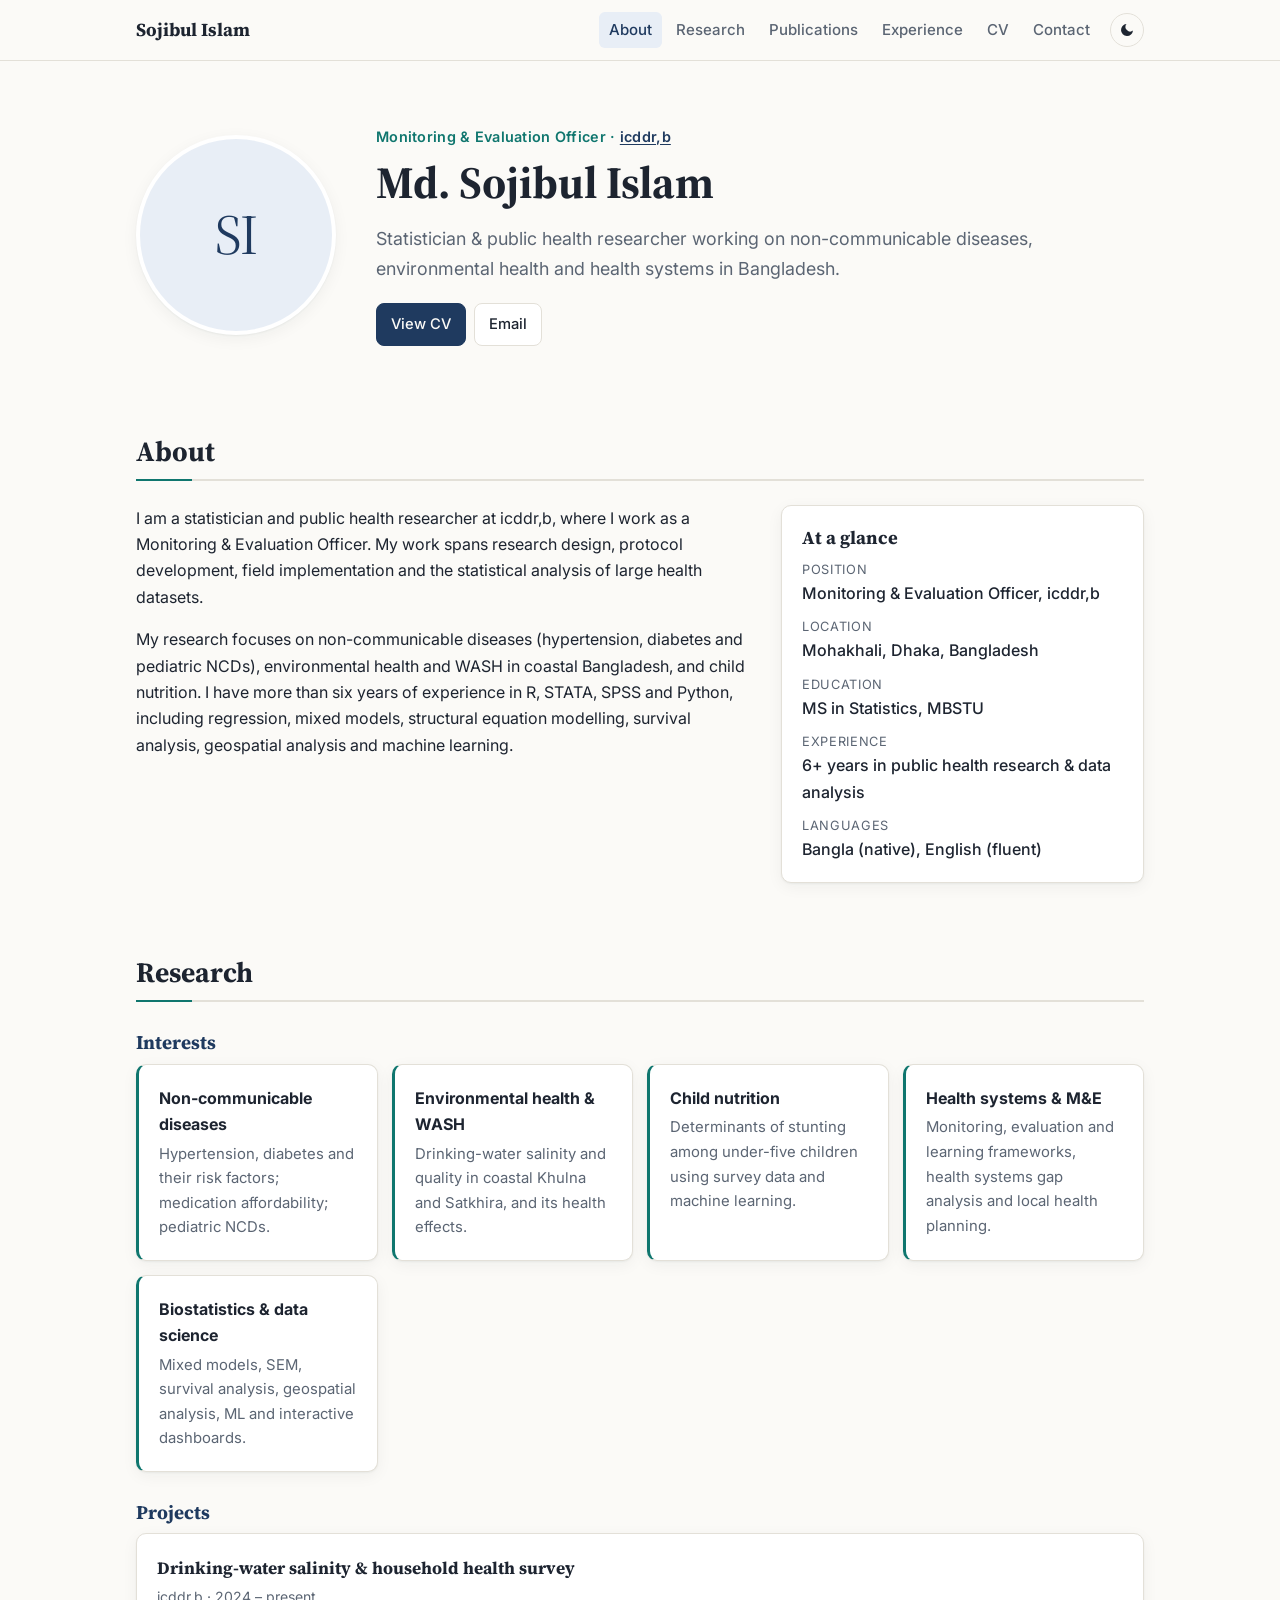
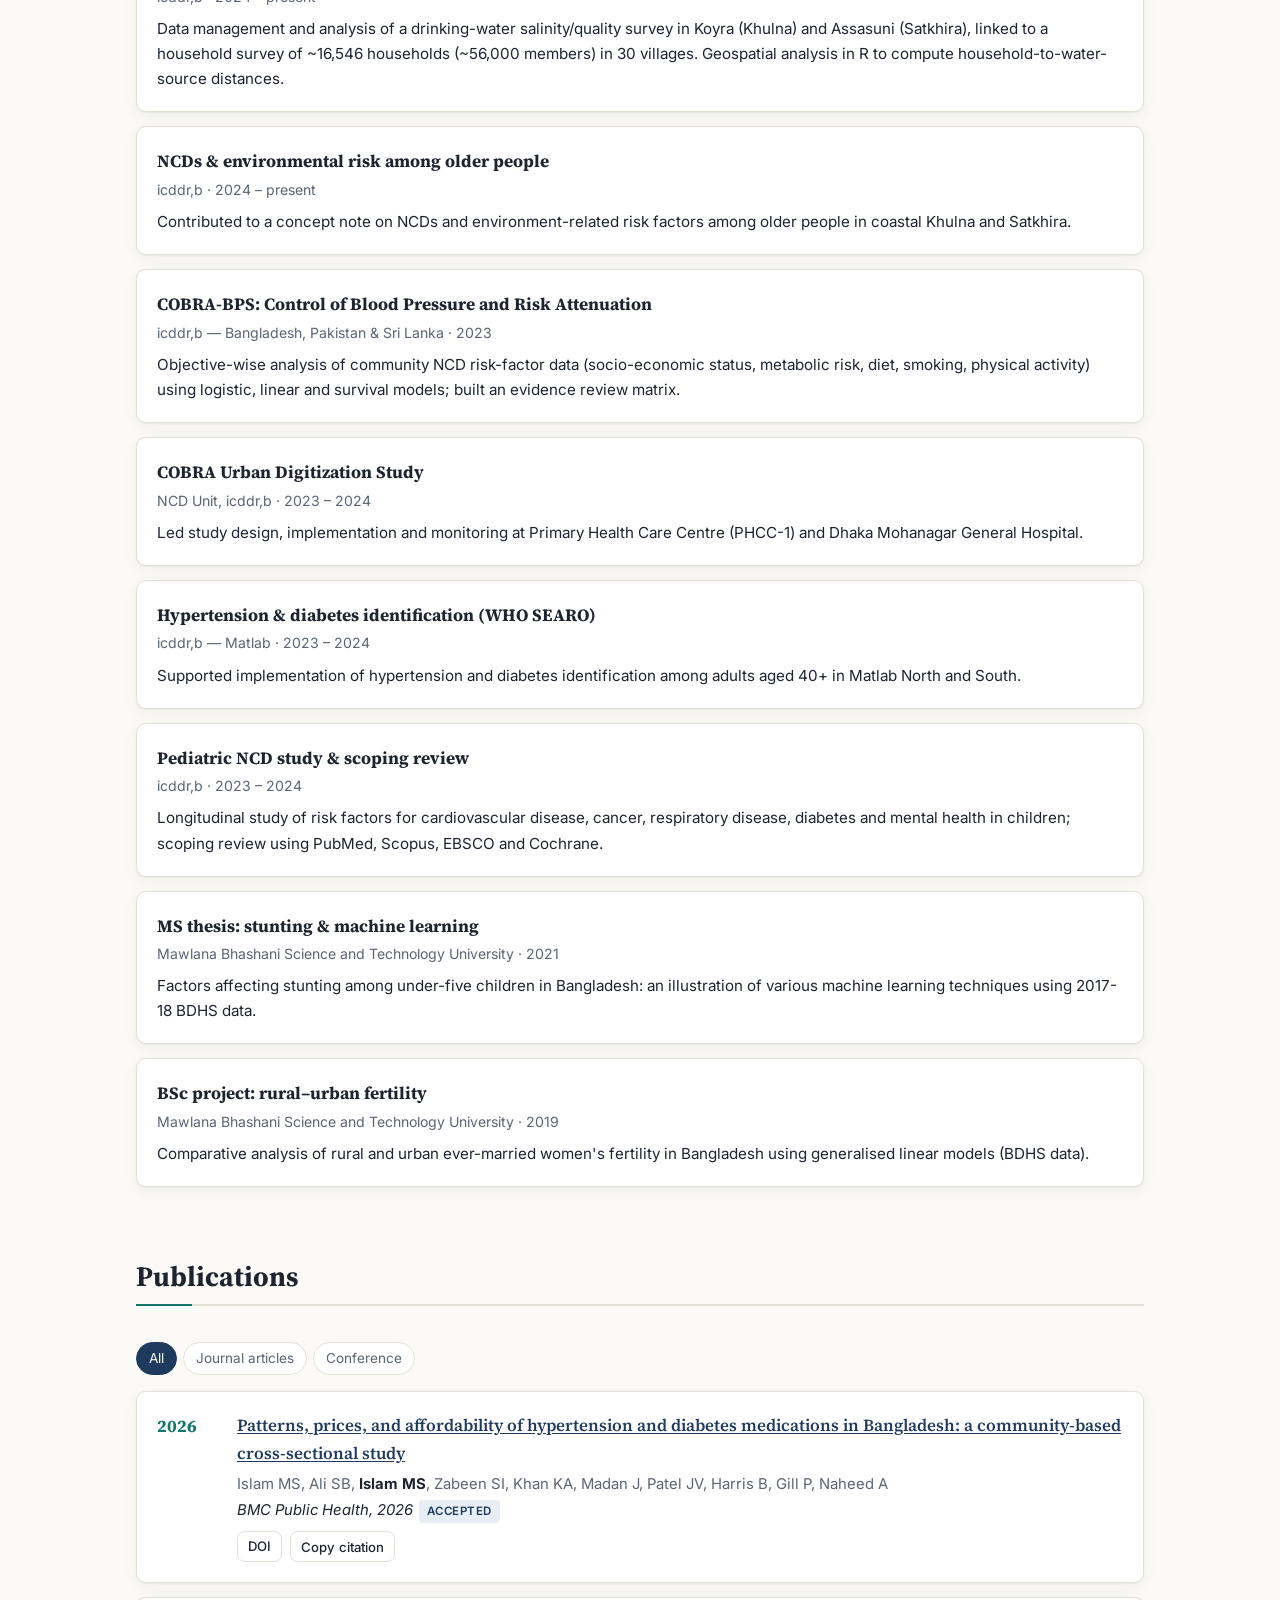
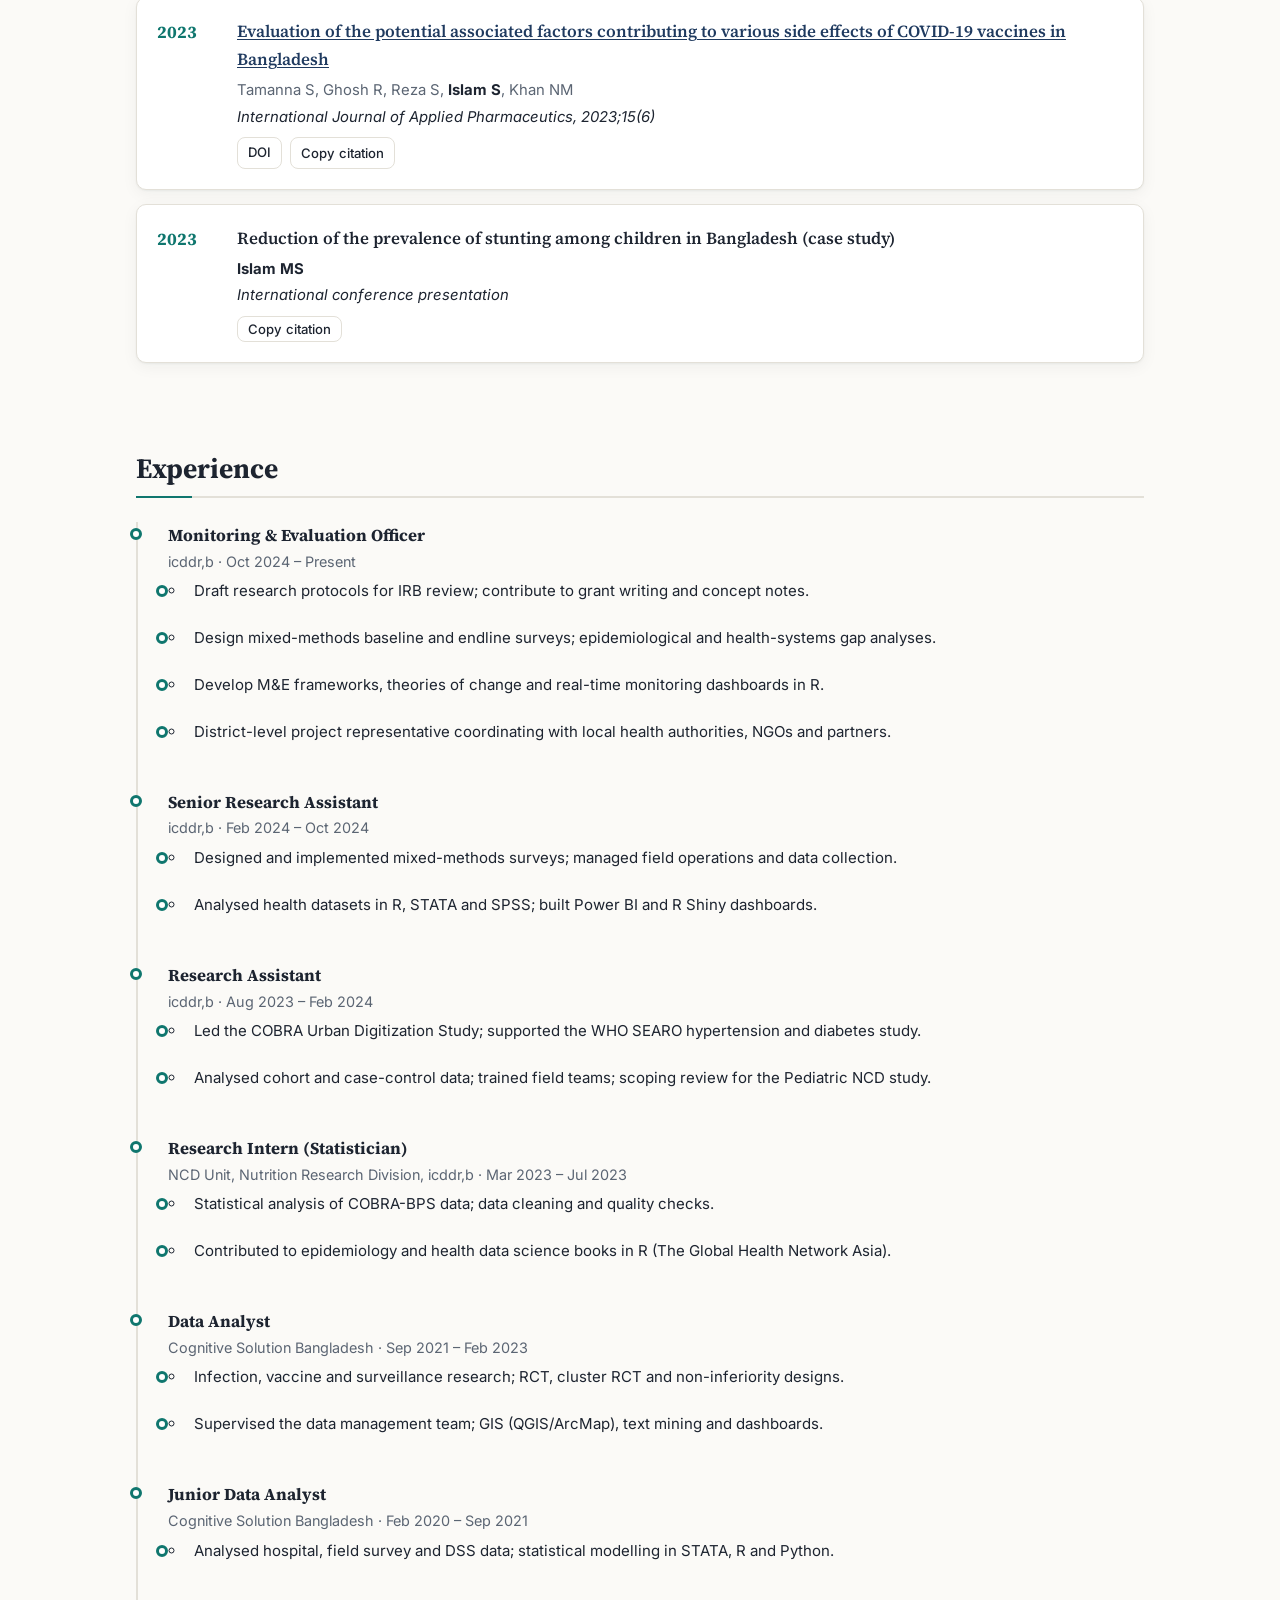
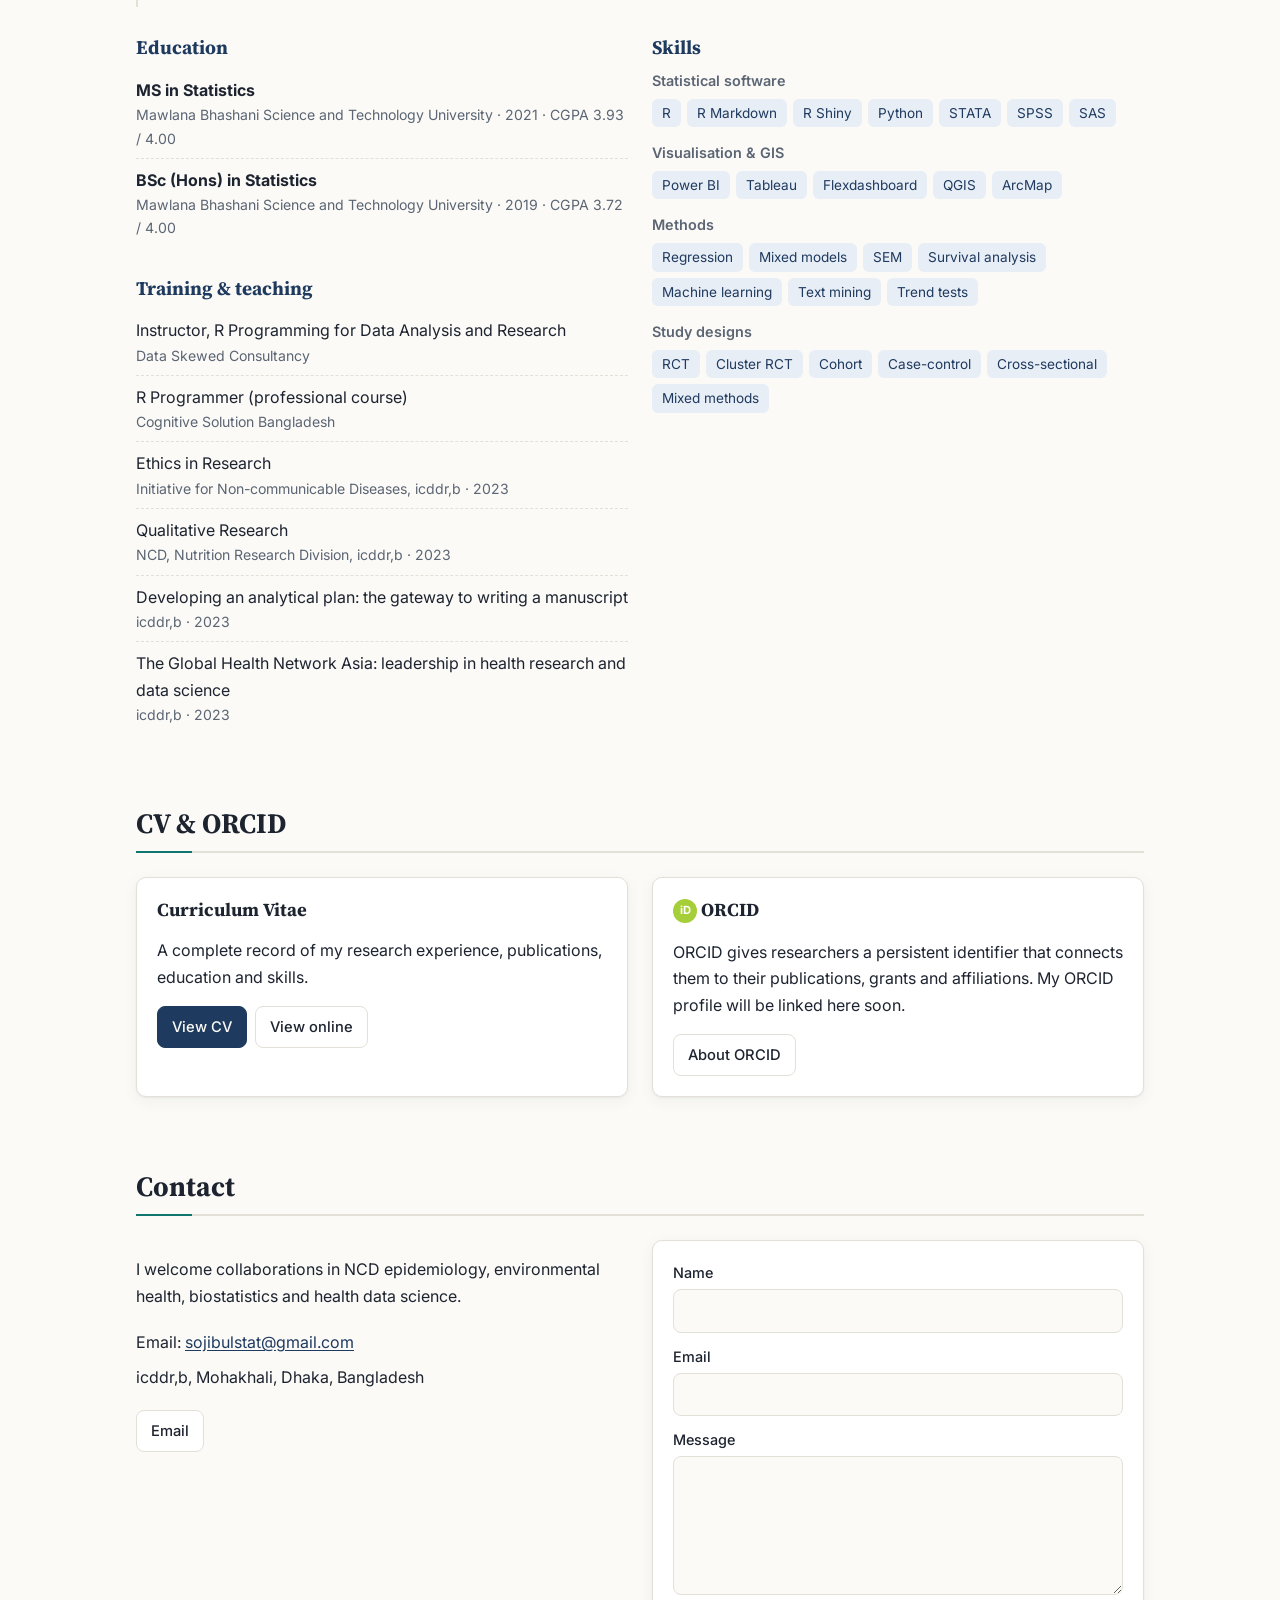
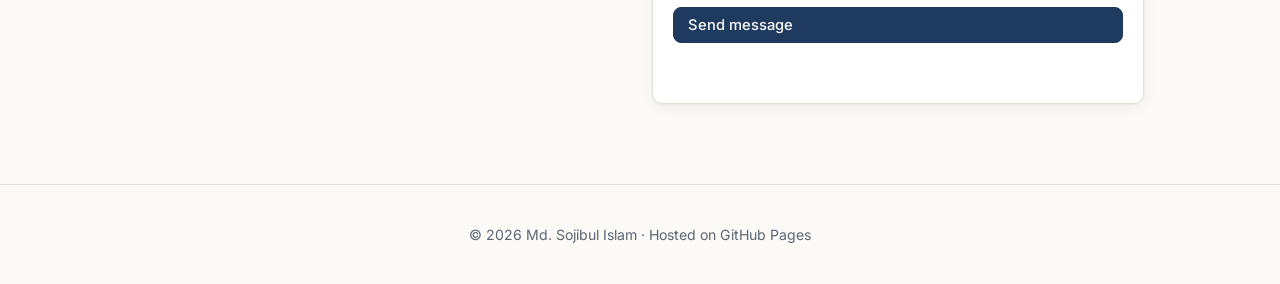
==== index.html @ 4abee2c6 "Add files via upload" ====
<!doctype html>
<html lang="en">
<head>
  <meta charset="utf-8">
  <meta name="viewport" content="width=device-width, initial-scale=1">
  <title>Md. Sojibul Islam | Statistician & Public Health Researcher</title>
  <meta name="description" content="Md. Sojibul Islam is a statistician and public health researcher at icddr,b working on non-communicable diseases, environmental health and health systems in Bangladesh.">
  <meta name="author" content="Md. Sojibul Islam">
  <meta property="og:type" content="profile">
  <meta property="og:title" content="Md. Sojibul Islam | Statistician & Public Health Researcher">
  <meta property="og:description" content="Research, publications and CV of Md. Sojibul Islam, icddr,b.">
  <meta property="og:image" content="assets/img/profile.jpg">
  <link rel="icon" href="data:image/svg+xml,<svg xmlns='http://www.w3.org/2000/svg' viewBox='0 0 64 64'><rect width='64' height='64' rx='12' fill='%231f3a5f'/><text x='50%' y='54%' text-anchor='middle' dominant-baseline='middle' font-family='Georgia,serif' font-size='30' fill='white'>SI</text></svg>">
  <link rel="preconnect" href="https://fonts.googleapis.com">
  <link rel="preconnect" href="https://fonts.gstatic.com" crossorigin>
  <link href="https://fonts.googleapis.com/css2?family=Inter:wght@400;500;600&family=Source+Serif+4:opsz,wght@8..60,500;8..60,600;8..60,700&display=swap" rel="stylesheet">
  <link rel="stylesheet" href="assets/css/style.css">
  <script>
    // apply saved theme before paint to avoid a flash
    try { var t = localStorage.getItem("theme"); if (t) document.documentElement.setAttribute("data-theme", t); } catch (e) {}
  </script>
  <script type="application/ld+json">
  {
    "@context": "https://schema.org",
    "@type": "Person",
    "name": "Md. Sojibul Islam",
    "jobTitle": "Monitoring & Evaluation Officer",
    "worksFor": { "@type": "Organization", "name": "icddr,b", "url": "https://www.icddrb.org" },
    "alumniOf": "Mawlana Bhashani Science and Technology University",
    "email": "mailto:sojibulstat@gmail.com",
    "knowsAbout": ["Biostatistics", "Non-communicable diseases", "Environmental health", "Public health", "Monitoring and evaluation"]
  }
  </script>
</head>
<body>
  <a class="skip-link" href="#main">Skip to content</a>

  <header class="site-header">
    <nav class="nav container" aria-label="Main">
      <a class="brand" href="#top">Sojibul Islam</a>
      <button class="nav-toggle" aria-expanded="false" aria-controls="nav-links" aria-label="Open menu">
        <span></span><span></span><span></span>
      </button>
      <ul class="nav-links" id="nav-links">
        <li><a href="#about">About</a></li>
        <li><a href="#research">Research</a></li>
        <li><a href="#publications">Publications</a></li>
        <li><a href="#experience">Experience</a></li>
        <li><a href="#cv">CV</a></li>
        <li><a href="#contact">Contact</a></li>
        <li><button class="theme-toggle" type="button" aria-label="Toggle dark mode" title="Toggle dark mode">
          <svg class="icon-moon" viewBox="0 0 24 24" aria-hidden="true"><path d="M21 12.8A9 9 0 1 1 11.2 3a7 7 0 0 0 9.8 9.8z"/></svg>
          <svg class="icon-sun" viewBox="0 0 24 24" aria-hidden="true"><circle cx="12" cy="12" r="4.5"/><path d="M12 1.5v3M12 19.5v3M4.2 4.2l2.1 2.1M17.7 17.7l2.1 2.1M1.5 12h3M19.5 12h3M4.2 19.8l2.1-2.1M17.7 6.3l2.1-2.1"/></svg>
        </button></li>
      </ul>
    </nav>
  </header>

  <main id="main">
    <!-- PROFILE -->
    <section id="top" class="hero container">
      <div class="hero-photo" id="hero-photo" aria-hidden="true"></div>
      <div class="hero-text">
        <p class="eyebrow" id="hero-affil">Monitoring & Evaluation Officer · icddr,b</p>
        <h1 id="hero-name">Md. Sojibul Islam</h1>
        <p class="lead" id="hero-tagline"></p>
        <div class="link-row" id="hero-links"></div>
      </div>
    </section>

    <!-- ABOUT -->
    <section id="about" class="section container">
      <h2 class="section-title">About</h2>
      <div class="about-grid">
        <div id="bio" class="prose"></div>
        <aside class="card facts">
          <h3>At a glance</h3>
          <dl id="facts"></dl>
        </aside>
      </div>
    </section>

    <!-- RESEARCH -->
    <section id="research" class="section container">
      <h2 class="section-title">Research</h2>
      <h3 class="sub-title">Interests</h3>
      <div class="interest-grid" id="interests"></div>
      <h3 class="sub-title">Projects</h3>
      <div class="project-list" id="projects"></div>
    </section>

    <!-- PUBLICATIONS -->
    <section id="publications" class="section container">
      <div class="section-head">
        <h2 class="section-title">Publications</h2>
        <div class="filters" id="pub-filters" role="group" aria-label="Filter publications"></div>
      </div>
      <ol class="pub-list" id="pub-list" reversed></ol>
      <p class="muted small" id="pub-more"></p>
    </section>

    <!-- EXPERIENCE / EDUCATION / SKILLS -->
    <section id="experience" class="section container">
      <h2 class="section-title">Experience</h2>
      <ol class="timeline" id="timeline"></ol>

      <div class="two-col">
        <div>
          <h3 class="sub-title">Education</h3>
          <ul class="plain-list" id="education"></ul>
          <h3 class="sub-title">Training &amp; teaching</h3>
          <ul class="plain-list" id="training"></ul>
        </div>
        <div>
          <h3 class="sub-title">Skills</h3>
          <div id="skills"></div>
        </div>
      </div>
    </section>

    <!-- CV + ORCID -->
    <section id="cv" class="section container">
      <h2 class="section-title">CV &amp; ORCID</h2>
      <div class="two-col">
        <div class="card">
          <h3>Curriculum Vitae</h3>
          <p>A complete record of my research experience, publications, education and skills.</p>
          <div class="link-row">
            <a class="btn btn-primary" id="cv-download" href="assets/cv.pdf" download>Download CV (PDF)</a>
            <a class="btn" href="cv.html">View online</a>
          </div>
        </div>
        <div class="card" id="orcid-card">
          <h3><span class="orcid-logo" aria-hidden="true">iD</span> ORCID</h3>
          <p id="orcid-text">ORCID gives researchers a persistent identifier that connects them to their publications, grants and affiliations.</p>
          <div class="link-row" id="orcid-links"></div>
        </div>
      </div>
    </section>

    <!-- CONTACT -->
    <section id="contact" class="section container">
      <h2 class="section-title">Contact</h2>
      <div class="two-col">
        <div>
          <p>I welcome collaborations in NCD epidemiology, environmental health, biostatistics and health data science.</p>
          <ul class="contact-list" id="contact-list"></ul>
          <div class="link-row" id="contact-links"></div>
        </div>
        <form class="card contact-form" id="contact-form" method="POST" hidden>
          <label>Name <input name="name" required autocomplete="name"></label>
          <label>Email <input name="email" type="email" required autocomplete="email"></label>
          <label>Message <textarea name="message" rows="5" required></textarea></label>
          <button class="btn btn-primary" type="submit">Send message</button>
          <p class="small muted" id="form-status" role="status"></p>
        </form>
      </div>
    </section>
  </main>

  <footer class="site-footer">
    <div class="container">
      <p>© <span id="year"></span> Md. Sojibul Islam · Hosted on GitHub Pages</p>
    </div>
  </footer>

  <script src="assets/js/data.js"></script>
  <script src="assets/js/main.js"></script>
</body>
</html>
---- assets/css/style.css ----
/* ===== Theme tokens ===== */
:root {
  --bg: #fbfaf7;
  --surface: #ffffff;
  --text: #1d2430;
  --muted: #5b6573;
  --border: #e3e0d8;
  --accent: #1f3a5f;      /* navy */
  --accent-2: #0f766e;    /* teal */
  --accent-soft: #e8eef6;
  --orcid: #a6ce39;
  --shadow: 0 1px 2px rgba(20, 30, 45, .05), 0 4px 16px rgba(20, 30, 45, .05);
  --radius: 10px;
  --serif: "Source Serif 4", Georgia, "Times New Roman", serif;
  --sans: "Inter", system-ui, -apple-system, "Segoe UI", Roboto, sans-serif;
  color-scheme: light;
}
@media (prefers-color-scheme: dark) {
  :root:not([data-theme="light"]) {
    --bg: #12161d; --surface: #1a2029; --text: #e6e9ee; --muted: #9aa4b2;
    --border: #2c3440; --accent: #8fb4e3; --accent-2: #5eead4; --accent-soft: #1f2a3a;
    --shadow: none; color-scheme: dark;
  }
}
:root[data-theme="dark"] {
  --bg: #12161d; --surface: #1a2029; --text: #e6e9ee; --muted: #9aa4b2;
  --border: #2c3440; --accent: #8fb4e3; --accent-2: #5eead4; --accent-soft: #1f2a3a;
  --shadow: none; color-scheme: dark;
}

/* ===== Base ===== */
*, *::before, *::after { box-sizing: border-box; }
html { scroll-behavior: smooth; scroll-padding-top: 72px; }
body {
  margin: 0; background: var(--bg); color: var(--text);
  font: 16px/1.65 var(--sans); -webkit-font-smoothing: antialiased;
}
h1, h2, h3 { font-family: var(--serif); line-height: 1.25; margin: 0 0 .5em; }
a { color: var(--accent); text-underline-offset: 2px; }
a:hover { color: var(--accent-2); }
img { max-width: 100%; display: block; }
.container { width: 100%; max-width: 1040px; margin: 0 auto; padding: 0 16px; }
.muted { color: var(--muted); }
.small { font-size: .875rem; }
.skip-link { position: absolute; left: -999px; top: 8px; background: var(--accent); color: #fff; padding: 8px 12px; z-index: 100; }
.skip-link:focus { left: 8px; }
:focus-visible { outline: 2px solid var(--accent-2); outline-offset: 2px; }

/* ===== Header / nav ===== */
.site-header {
  position: sticky; top: 0; z-index: 50;
  background: color-mix(in srgb, var(--bg) 88%, transparent);
  backdrop-filter: saturate(1.4) blur(8px);
  border-bottom: 1px solid var(--border);
}
.nav { display: flex; align-items: center; justify-content: space-between; height: 60px; }
.brand { font-family: var(--serif); font-weight: 700; font-size: 1.15rem; color: var(--text); text-decoration: none; }
.nav-links { list-style: none; display: flex; align-items: center; gap: 4px; margin: 0; padding: 0; }
.nav-links a { display: block; padding: 6px 10px; border-radius: 6px; color: var(--muted); text-decoration: none; font-size: .94rem; font-weight: 500; }
.nav-links a:hover, .nav-links a.active { color: var(--accent); background: var(--accent-soft); }
.theme-toggle { background: none; border: 1px solid var(--border); border-radius: 50%; width: 34px; height: 34px; margin-left: 6px; cursor: pointer; display: grid; place-items: center; color: var(--text); }
.theme-toggle svg { width: 16px; height: 16px; fill: none; stroke: currentColor; stroke-width: 2; stroke-linecap: round; }
.theme-toggle .icon-moon { fill: currentColor; stroke: none; }
.icon-sun { display: none; }
[data-theme="dark"] .icon-sun { display: block; } [data-theme="dark"] .icon-moon { display: none; }
@media (prefers-color-scheme: dark) {
  :root:not([data-theme="light"]) .icon-sun { display: block; }
  :root:not([data-theme="light"]) .icon-moon { display: none; }
}
.nav-toggle { display: none; background: none; border: 0; padding: 8px; cursor: pointer; }
.nav-toggle span { display: block; width: 22px; height: 2px; background: var(--text); margin: 5px 0; border-radius: 2px; }

@media (max-width: 760px) {
  .nav-toggle { display: block; }
  .nav-links {
    position: absolute; top: 60px; left: 0; right: 0; flex-direction: column; align-items: stretch;
    background: var(--surface); border-bottom: 1px solid var(--border); padding: 8px 16px 16px; display: none;
  }
  .nav-links.open { display: flex; }
  .nav-links a { padding: 10px; }
  .theme-toggle { margin: 8px 0 0 10px; }
}

/* ===== Hero ===== */
.hero { display: grid; grid-template-columns: 200px 1fr; gap: 40px; align-items: center; padding-top: 64px; padding-bottom: 40px; }
.hero-photo {
  width: 200px; height: 200px; border-radius: 50%; overflow: hidden;
  background: var(--accent-soft); border: 4px solid var(--surface); box-shadow: var(--shadow);
  display: grid; place-items: center; font-family: var(--serif); font-size: 3.5rem; color: var(--accent);
}
.hero-photo img { width: 100%; height: 100%; object-fit: cover; }
.eyebrow { color: var(--accent-2); font-weight: 600; font-size: .9rem; letter-spacing: .02em; margin: 0 0 6px; }
.hero h1 { font-size: clamp(2rem, 5vw, 2.8rem); margin-bottom: .3em; }
.lead { font-size: 1.12rem; color: var(--muted); max-width: 60ch; margin: 0 0 20px; }
@media (max-width: 640px) {
  .hero { grid-template-columns: 1fr; text-align: center; gap: 20px; padding-top: 40px; }
  .hero-photo { width: 150px; height: 150px; margin: 0 auto; font-size: 2.6rem; }
  .lead { margin-left: auto; margin-right: auto; }
  .hero .link-row { justify-content: center; }
}

/* ===== Buttons / links ===== */
.link-row { display: flex; flex-wrap: wrap; gap: 8px; }
.btn {
  display: inline-flex; align-items: center; gap: 6px; padding: 8px 14px; border-radius: 8px;
  border: 1px solid var(--border); background: var(--surface); color: var(--text);
  text-decoration: none; font-weight: 500; font-size: .92rem; cursor: pointer; font-family: inherit;
}
.btn:hover { border-color: var(--accent); color: var(--accent); }
.btn-primary { background: var(--accent); border-color: var(--accent); color: var(--bg); }
.btn-primary:hover { background: var(--accent-2); border-color: var(--accent-2); color: var(--bg); }
.btn svg { width: 16px; height: 16px; fill: currentColor; }

/* ===== Sections ===== */
.section { padding-top: 48px; padding-bottom: 24px; }
.section-title { font-size: 1.75rem; padding-bottom: 10px; border-bottom: 2px solid var(--border); margin-bottom: 24px; position: relative; }
.section-title::after { content: ""; position: absolute; left: 0; bottom: -2px; width: 56px; height: 2px; background: var(--accent-2); }
.section-head { display: flex; flex-wrap: wrap; justify-content: space-between; align-items: flex-end; gap: 12px; }
.section-head .section-title { flex: 1 1 100%; }
.sub-title { font-size: 1.2rem; margin-top: 28px; color: var(--accent); }
.card { background: var(--surface); border: 1px solid var(--border); border-radius: var(--radius); padding: 20px; box-shadow: var(--shadow); }
.card h3 { font-size: 1.15rem; }
.two-col { display: grid; grid-template-columns: 1fr 1fr; gap: 24px; }
@media (max-width: 760px) { .two-col { grid-template-columns: 1fr; } }

/* About */
.about-grid { display: grid; grid-template-columns: 1.7fr 1fr; gap: 28px; }
.prose p { margin: 0 0 1em; }
.facts dl { margin: 0; }
.facts dt { font-size: .8rem; text-transform: uppercase; letter-spacing: .05em; color: var(--muted); margin-top: 10px; }
.facts dd { margin: 0; font-weight: 500; }
@media (max-width: 760px) { .about-grid { grid-template-columns: 1fr; } }

/* Research */
.interest-grid { display: grid; grid-template-columns: repeat(auto-fill, minmax(220px, 1fr)); gap: 14px; }
.interest { border-left: 3px solid var(--accent-2); }
.interest h4 { margin: 0 0 4px; font-size: 1rem; }
.interest p { margin: 0; color: var(--muted); font-size: .93rem; }
.project-list { display: grid; gap: 14px; }
.project h4 { margin: 0; font-family: var(--serif); font-size: 1.08rem; }
.project .meta { color: var(--muted); font-size: .88rem; margin: 2px 0 8px; }
.project p { margin: 0; font-size: .95rem; }

/* Publications */
.filters { display: flex; gap: 6px; flex-wrap: wrap; }
.chip { border: 1px solid var(--border); background: var(--surface); color: var(--muted); border-radius: 999px; padding: 4px 12px; font: inherit; font-size: .85rem; cursor: pointer; }
.chip[aria-pressed="true"] { background: var(--accent); border-color: var(--accent); color: var(--bg); }
.pub-list { list-style: none; padding: 0; margin: 16px 0; display: grid; gap: 14px; }
.pub { display: grid; grid-template-columns: 64px 1fr; gap: 16px; }
.pub-year { font-family: var(--serif); font-weight: 700; color: var(--accent-2); font-size: 1.1rem; }
.pub-title { font-family: var(--serif); font-weight: 600; font-size: 1.06rem; margin: 0 0 4px; }
.pub-authors { margin: 0; font-size: .93rem; color: var(--muted); }
.pub-authors strong { color: var(--text); }
.pub-venue { margin: 2px 0 8px; font-size: .93rem; font-style: italic; }
.badge { display: inline-block; font-size: .72rem; font-weight: 600; text-transform: uppercase; letter-spacing: .04em; padding: 2px 8px; border-radius: 4px; background: var(--accent-soft); color: var(--accent); margin-left: 6px; font-style: normal; vertical-align: middle; }
.pub-actions { display: flex; gap: 8px; flex-wrap: wrap; }
.pub-actions .btn { padding: 4px 10px; font-size: .82rem; }
@media (max-width: 560px) { .pub { grid-template-columns: 1fr; gap: 4px; } }

/* Timeline */
.timeline { list-style: none; margin: 0; padding: 0 0 0 22px; border-left: 2px solid var(--border); }
.timeline li { position: relative; padding: 0 0 22px 8px; }
.timeline li::before { content: ""; position: absolute; left: -30px; top: 6px; width: 12px; height: 12px; border-radius: 50%; background: var(--surface); border: 3px solid var(--accent-2); }
.timeline h4 { margin: 0; font-size: 1.05rem; font-family: var(--serif); }
.timeline .meta { color: var(--muted); font-size: .9rem; margin: 0 0 6px; }
.timeline ul { margin: 0; padding-left: 18px; font-size: .94rem; }

.plain-list { list-style: none; padding: 0; margin: 0; }
.plain-list li { padding: 8px 0; border-bottom: 1px dashed var(--border); }
.plain-list li:last-child { border-bottom: 0; }
.plain-list .meta { color: var(--muted); font-size: .88rem; display: block; }
.skill-group { margin-bottom: 14px; }
.skill-group h4 { margin: 0 0 6px; font-size: .9rem; color: var(--muted); font-weight: 600; }
.tags { display: flex; flex-wrap: wrap; gap: 6px; }
.tag { background: var(--accent-soft); color: var(--accent); border-radius: 6px; padding: 3px 10px; font-size: .85rem; }

/* ORCID */
.orcid-logo { display: inline-grid; place-items: center; width: 24px; height: 24px; border-radius: 50%; background: var(--orcid); color: #fff; font: 700 .7rem/1 var(--sans); vertical-align: 2px; }
.orcid-id { font-family: ui-monospace, Consolas, monospace; font-size: .95rem; }

/* Contact */
.contact-list { list-style: none; padding: 0; margin: 0 0 16px; }
.contact-list li { padding: 4px 0; }
.contact-form { display: grid; gap: 12px; }
.contact-form label { display: grid; gap: 4px; font-size: .9rem; font-weight: 500; }
.contact-form input, .contact-form textarea {
  font: inherit; padding: 9px 11px; border: 1px solid var(--border); border-radius: 8px;
  background: var(--bg); color: var(--text); width: 100%;
}

/* Footer */
.site-footer { margin-top: 56px; border-top: 1px solid var(--border); padding: 24px 0; color: var(--muted); font-size: .88rem; text-align: center; }

/* ===== Printable CV (cv.html) ===== */
.cv { max-width: 820px; padding-top: 32px; padding-bottom: 32px; }
.cv-head { display: flex; justify-content: space-between; gap: 16px; flex-wrap: wrap; border-bottom: 2px solid var(--accent); padding-bottom: 12px; margin-bottom: 8px; }
.cv-head h1 { font-size: 2rem; margin: 0; }
.cv-head p { margin: 2px 0; }
.cv-contact { text-align: right; font-size: .9rem; }
.cv h2 { font-size: 1.15rem; color: var(--accent); text-transform: uppercase; letter-spacing: .06em; border-bottom: 1px solid var(--border); padding-bottom: 4px; margin: 22px 0 10px; }
.cv-item { margin-bottom: 10px; break-inside: avoid; }
.cv-row { display: flex; justify-content: space-between; gap: 12px; }
.cv-row strong { font-family: var(--serif); }
.cv-row span { color: var(--muted); white-space: nowrap; font-size: .9rem; }
.cv ul { margin: 4px 0 0; padding-left: 18px; font-size: .93rem; }
.cv-toolbar { display: flex; gap: 8px; margin-bottom: 16px; }
@media (max-width: 560px) { .cv-contact { text-align: left; } .cv-row { flex-direction: column; gap: 0; } }

@media print {
  :root, :root[data-theme="dark"] { --bg: #fff; --surface: #fff; --text: #000; --muted: #444; --border: #ccc; --accent: #1f3a5f; --accent-2: #0f766e; --accent-soft: #eef; color-scheme: light; }
  body { font-size: 10.5pt; }
  .site-header, .site-footer, .cv-toolbar, .no-print { display: none !important; }
  .cv { padding: 0; max-width: none; }
  a { color: inherit; text-decoration: none; }
  @page { margin: 14mm; }
}
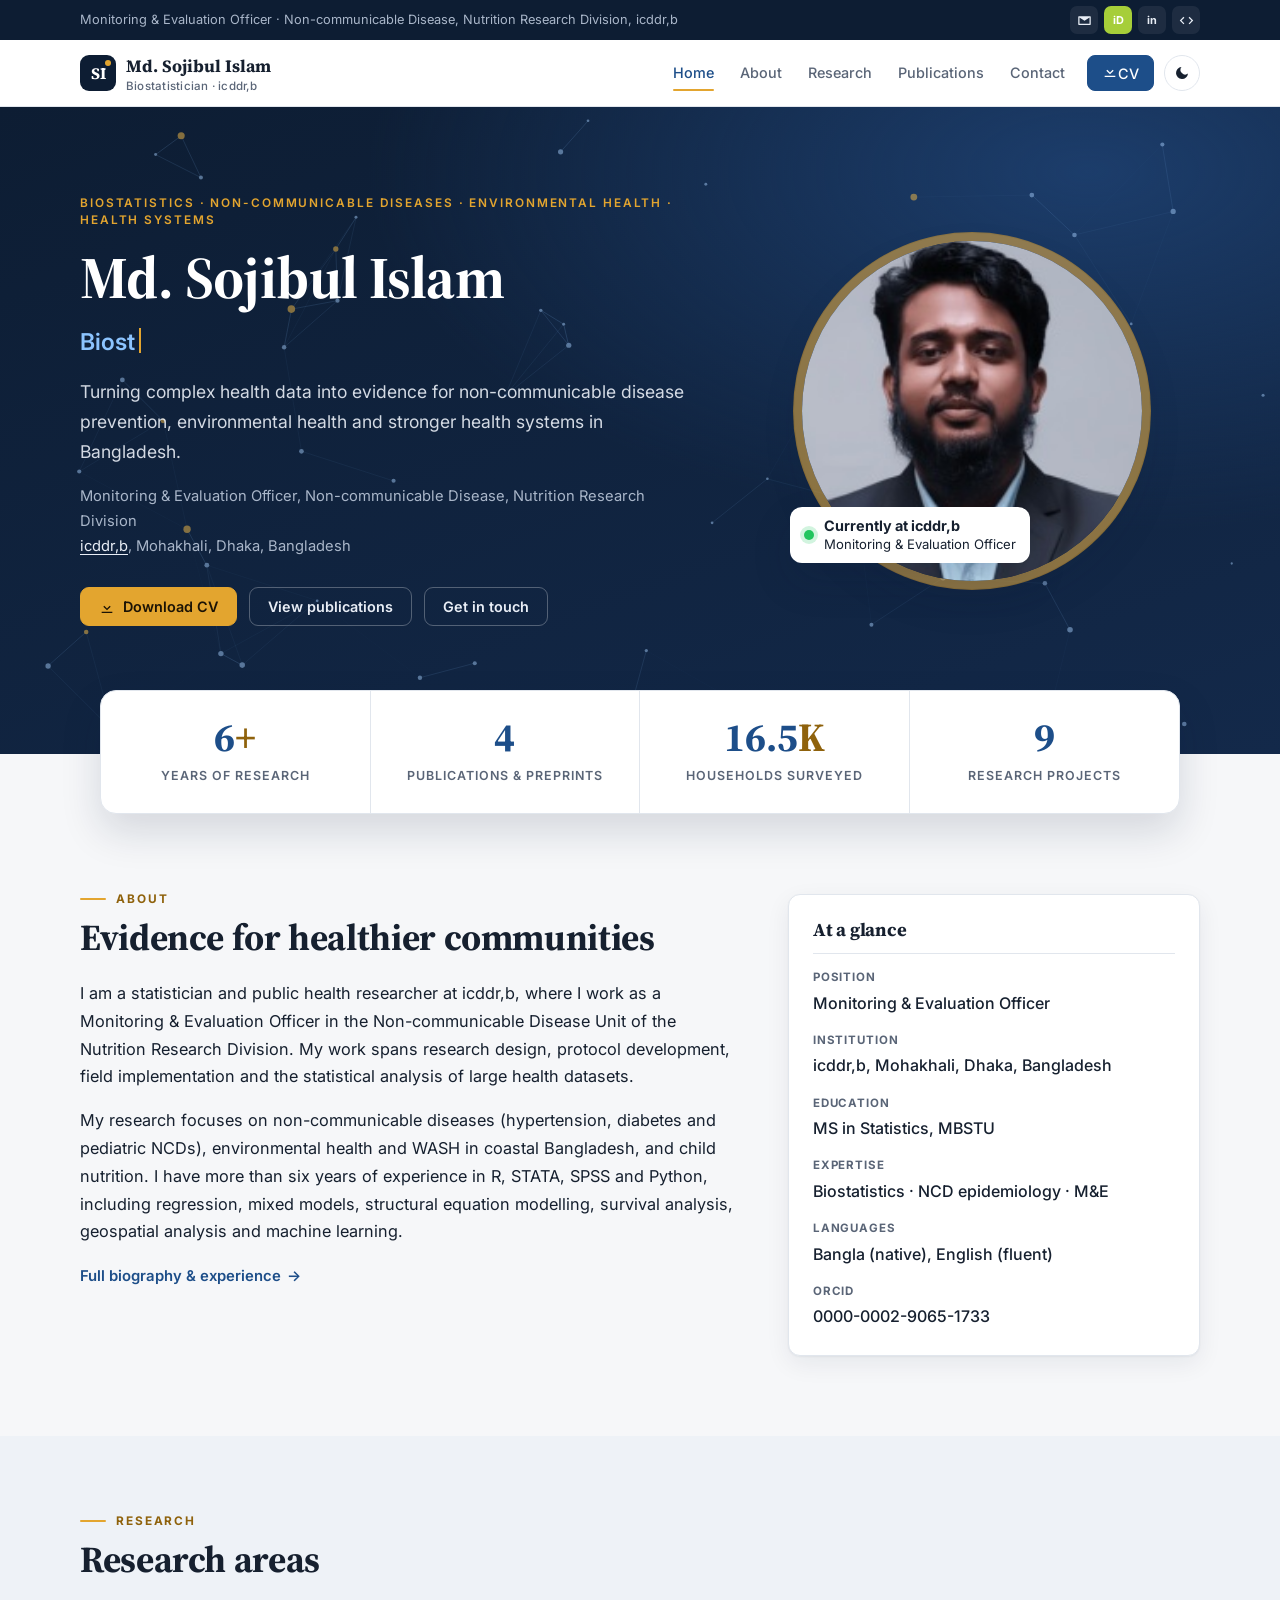
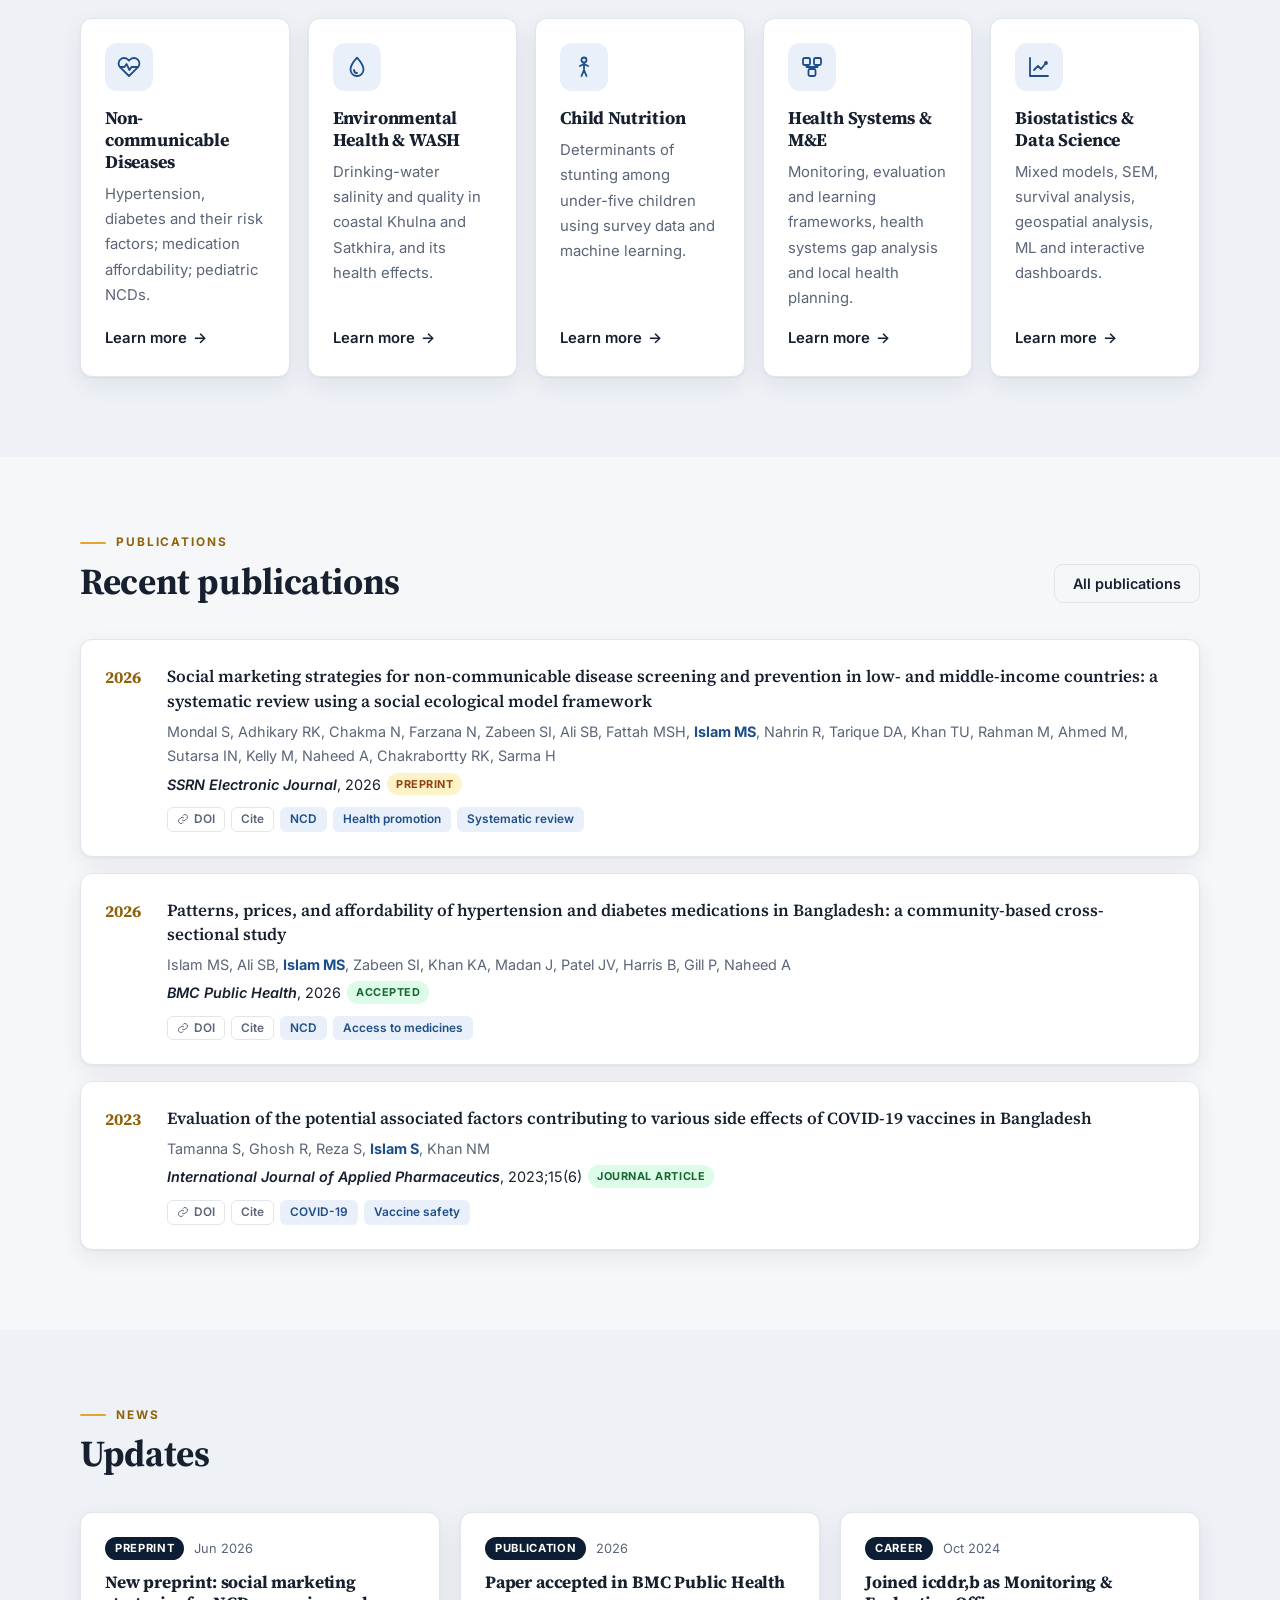
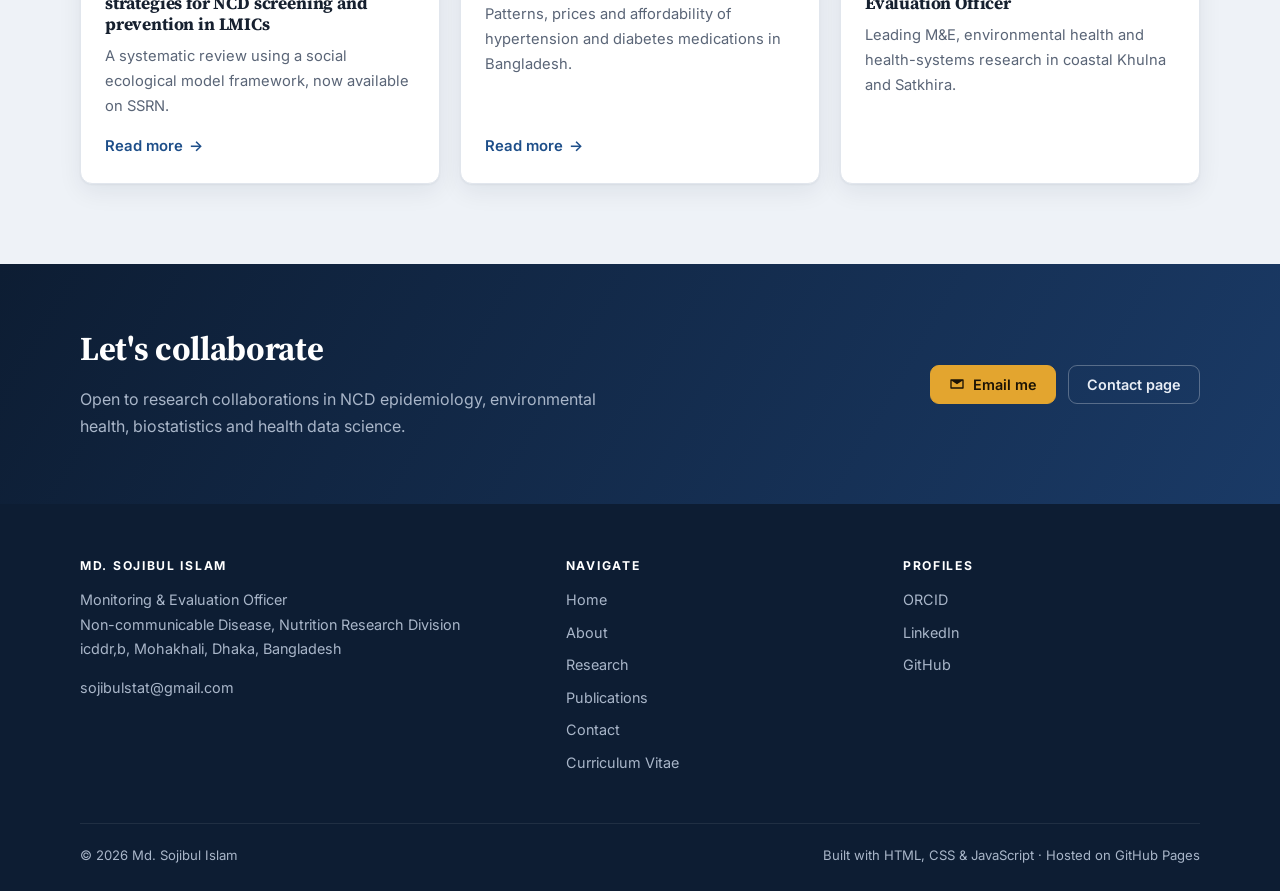
==== commit 3e931c92: "Add files via upload" ====
--- a/index.html
+++ b/index.html
@@ -3,167 +3,130 @@
 <head>
   <meta charset="utf-8">
   <meta name="viewport" content="width=device-width, initial-scale=1">
-  <title>Md. Sojibul Islam | Statistician & Public Health Researcher</title>
-  <meta name="description" content="Md. Sojibul Islam is a statistician and public health researcher at icddr,b working on non-communicable diseases, environmental health and health systems in Bangladesh.">
+  <title>Md. Sojibul Islam | Biostatistician & Public Health Researcher</title>
+  <meta name="description" content="Md. Sojibul Islam is a biostatistician and public health researcher at icddr,b working on non-communicable diseases, environmental health and health systems in Bangladesh.">
   <meta name="author" content="Md. Sojibul Islam">
   <meta property="og:type" content="profile">
-  <meta property="og:title" content="Md. Sojibul Islam | Statistician & Public Health Researcher">
+  <meta property="og:title" content="Md. Sojibul Islam | Biostatistician & Public Health Researcher">
   <meta property="og:description" content="Research, publications and CV of Md. Sojibul Islam, icddr,b.">
-  <meta property="og:image" content="assets/img/profile.jpg">
-  <link rel="icon" href="data:image/svg+xml,<svg xmlns='http://www.w3.org/2000/svg' viewBox='0 0 64 64'><rect width='64' height='64' rx='12' fill='%231f3a5f'/><text x='50%' y='54%' text-anchor='middle' dominant-baseline='middle' font-family='Georgia,serif' font-size='30' fill='white'>SI</text></svg>">
+  <meta property="og:image" content="https://rproblemsolver.github.io/assets/img/profile.jpg">
+  <meta property="og:url" content="https://rproblemsolver.github.io/">
+  <link rel="canonical" href="https://rproblemsolver.github.io/">
+  <link rel="icon" href="assets/img/favicon.svg" type="image/svg+xml">
   <link rel="preconnect" href="https://fonts.googleapis.com">
   <link rel="preconnect" href="https://fonts.gstatic.com" crossorigin>
-  <link href="https://fonts.googleapis.com/css2?family=Inter:wght@400;500;600&family=Source+Serif+4:opsz,wght@8..60,500;8..60,600;8..60,700&display=swap" rel="stylesheet">
+  <link href="https://fonts.googleapis.com/css2?family=Inter:wght@400;500;600;700&family=Source+Serif+4:opsz,wght@8..60,500;8..60,600;8..60,700&display=swap" rel="stylesheet">
   <link rel="stylesheet" href="assets/css/style.css">
-  <script>
-    // apply saved theme before paint to avoid a flash
-    try { var t = localStorage.getItem("theme"); if (t) document.documentElement.setAttribute("data-theme", t); } catch (e) {}
-  </script>
+  <script>try { var t = localStorage.getItem("theme"); if (t) document.documentElement.setAttribute("data-theme", t); } catch (e) {}</script>
   <script type="application/ld+json">
   {
     "@context": "https://schema.org",
     "@type": "Person",
     "name": "Md. Sojibul Islam",
+    "url": "https://rproblemsolver.github.io/",
+    "image": "https://rproblemsolver.github.io/assets/img/profile.jpg",
     "jobTitle": "Monitoring & Evaluation Officer",
     "worksFor": { "@type": "Organization", "name": "icddr,b", "url": "https://www.icddrb.org" },
     "alumniOf": "Mawlana Bhashani Science and Technology University",
     "email": "mailto:sojibulstat@gmail.com",
+    "sameAs": ["https://orcid.org/0000-0002-9065-1733", "https://www.linkedin.com/in/md-sojibul-islam-301a631a5/", "https://github.com/Rproblemsolver"],
     "knowsAbout": ["Biostatistics", "Non-communicable diseases", "Environmental health", "Public health", "Monitoring and evaluation"]
   }
   </script>
 </head>
-<body>
-  <a class="skip-link" href="#main">Skip to content</a>
-
-  <header class="site-header">
-    <nav class="nav container" aria-label="Main">
-      <a class="brand" href="#top">Sojibul Islam</a>
-      <button class="nav-toggle" aria-expanded="false" aria-controls="nav-links" aria-label="Open menu">
-        <span></span><span></span><span></span>
-      </button>
-      <ul class="nav-links" id="nav-links">
-        <li><a href="#about">About</a></li>
-        <li><a href="#research">Research</a></li>
-        <li><a href="#publications">Publications</a></li>
-        <li><a href="#experience">Experience</a></li>
-        <li><a href="#cv">CV</a></li>
-        <li><a href="#contact">Contact</a></li>
-        <li><button class="theme-toggle" type="button" aria-label="Toggle dark mode" title="Toggle dark mode">
-          <svg class="icon-moon" viewBox="0 0 24 24" aria-hidden="true"><path d="M21 12.8A9 9 0 1 1 11.2 3a7 7 0 0 0 9.8 9.8z"/></svg>
-          <svg class="icon-sun" viewBox="0 0 24 24" aria-hidden="true"><circle cx="12" cy="12" r="4.5"/><path d="M12 1.5v3M12 19.5v3M4.2 4.2l2.1 2.1M17.7 17.7l2.1 2.1M1.5 12h3M19.5 12h3M4.2 19.8l2.1-2.1M17.7 6.3l2.1-2.1"/></svg>
-        </button></li>
-      </ul>
-    </nav>
-  </header>
+<body data-page="home">
+  <div id="site-header"></div>
 
   <main id="main">
-    <!-- PROFILE -->
-    <section id="top" class="hero container">
-      <div class="hero-photo" id="hero-photo" aria-hidden="true"></div>
-      <div class="hero-text">
-        <p class="eyebrow" id="hero-affil">Monitoring & Evaluation Officer · icddr,b</p>
-        <h1 id="hero-name">Md. Sojibul Islam</h1>
-        <p class="lead" id="hero-tagline"></p>
-        <div class="link-row" id="hero-links"></div>
+    <!-- HERO -->
+    <section class="hero">
+      <canvas class="hero-canvas" id="hero-canvas" aria-hidden="true"></canvas>
+      <div class="container hero-inner">
+        <div class="hero-text">
+          <p class="eyebrow" id="hero-keywords"></p>
+          <h1 id="hero-name">Md. Sojibul Islam</h1>
+          <p class="hero-role"><span id="hero-role">Biostatistician</span><span class="caret" aria-hidden="true"></span></p>
+          <p class="hero-lead" id="hero-tagline"></p>
+          <p class="hero-affil" id="hero-affil"></p>
+          <div class="hero-cta" id="hero-cta"></div>
+        </div>
+        <div class="hero-photo-wrap">
+          <div class="hero-photo" id="hero-photo"></div>
+          <div class="hero-badge" id="hero-badge"></div>
+        </div>
       </div>
     </section>
 
+    <!-- STATS -->
+    <section class="stats" aria-label="Highlights">
+      <div class="container stats-grid" id="stats"></div>
+    </section>
+
     <!-- ABOUT -->
-    <section id="about" class="section container">
-      <h2 class="section-title">About</h2>
-      <div class="about-grid">
-        <div id="bio" class="prose"></div>
-        <aside class="card facts">
+    <section class="section">
+      <div class="container about-home reveal">
+        <div>
+          <p class="kicker">About</p>
+          <h2 class="h-display">Evidence for healthier communities</h2>
+          <div class="prose" id="bio"></div>
+          <a class="link-arrow" href="about.html">Full biography &amp; experience</a>
+        </div>
+        <aside class="card glance">
           <h3>At a glance</h3>
           <dl id="facts"></dl>
         </aside>
       </div>
     </section>
 
-    <!-- RESEARCH -->
-    <section id="research" class="section container">
-      <h2 class="section-title">Research</h2>
-      <h3 class="sub-title">Interests</h3>
-      <div class="interest-grid" id="interests"></div>
-      <h3 class="sub-title">Projects</h3>
-      <div class="project-list" id="projects"></div>
+    <!-- RESEARCH AREAS -->
+    <section class="section section-alt">
+      <div class="container">
+        <div class="section-head reveal">
+          <p class="kicker">Research</p>
+          <h2 class="h-display">Research areas</h2>
+        </div>
+        <div class="area-grid" id="areas"></div>
+      </div>
     </section>
 
     <!-- PUBLICATIONS -->
-    <section id="publications" class="section container">
-      <div class="section-head">
-        <h2 class="section-title">Publications</h2>
-        <div class="filters" id="pub-filters" role="group" aria-label="Filter publications"></div>
-      </div>
-      <ol class="pub-list" id="pub-list" reversed></ol>
-      <p class="muted small" id="pub-more"></p>
-    </section>
-
-    <!-- EXPERIENCE / EDUCATION / SKILLS -->
-    <section id="experience" class="section container">
-      <h2 class="section-title">Experience</h2>
-      <ol class="timeline" id="timeline"></ol>
-
-      <div class="two-col">
-        <div>
-          <h3 class="sub-title">Education</h3>
-          <ul class="plain-list" id="education"></ul>
-          <h3 class="sub-title">Training &amp; teaching</h3>
-          <ul class="plain-list" id="training"></ul>
+    <section class="section">
+      <div class="container">
+        <div class="section-head split reveal">
+          <div>
+            <p class="kicker">Publications</p>
+            <h2 class="h-display">Recent publications</h2>
+          </div>
+          <a class="btn btn-outline" href="publications.html">All publications</a>
         </div>
-        <div>
-          <h3 class="sub-title">Skills</h3>
-          <div id="skills"></div>
-        </div>
+        <ol class="pub-list" id="pub-featured"></ol>
       </div>
     </section>
 
-    <!-- CV + ORCID -->
-    <section id="cv" class="section container">
-      <h2 class="section-title">CV &amp; ORCID</h2>
-      <div class="two-col">
-        <div class="card">
-          <h3>Curriculum Vitae</h3>
-          <p>A complete record of my research experience, publications, education and skills.</p>
-          <div class="link-row">
-            <a class="btn btn-primary" id="cv-download" href="assets/cv.pdf" download>Download CV (PDF)</a>
-            <a class="btn" href="cv.html">View online</a>
-          </div>
+    <!-- UPDATES -->
+    <section class="section section-alt">
+      <div class="container">
+        <div class="section-head reveal">
+          <p class="kicker">News</p>
+          <h2 class="h-display">Updates</h2>
         </div>
-        <div class="card" id="orcid-card">
-          <h3><span class="orcid-logo" aria-hidden="true">iD</span> ORCID</h3>
-          <p id="orcid-text">ORCID gives researchers a persistent identifier that connects them to their publications, grants and affiliations.</p>
-          <div class="link-row" id="orcid-links"></div>
-        </div>
+        <div class="news-grid" id="news"></div>
       </div>
     </section>
 
-    <!-- CONTACT -->
-    <section id="contact" class="section container">
-      <h2 class="section-title">Contact</h2>
-      <div class="two-col">
+    <!-- CTA -->
+    <section class="cta-band">
+      <div class="container cta-inner reveal">
         <div>
-          <p>I welcome collaborations in NCD epidemiology, environmental health, biostatistics and health data science.</p>
-          <ul class="contact-list" id="contact-list"></ul>
-          <div class="link-row" id="contact-links"></div>
+          <h2>Let's collaborate</h2>
+          <p>Open to research collaborations in NCD epidemiology, environmental health, biostatistics and health data science.</p>
         </div>
-        <form class="card contact-form" id="contact-form" method="POST" hidden>
-          <label>Name <input name="name" required autocomplete="name"></label>
-          <label>Email <input name="email" type="email" required autocomplete="email"></label>
-          <label>Message <textarea name="message" rows="5" required></textarea></label>
-          <button class="btn btn-primary" type="submit">Send message</button>
-          <p class="small muted" id="form-status" role="status"></p>
-        </form>
+        <div class="cta-actions" id="cta-actions"></div>
       </div>
     </section>
   </main>
 
-  <footer class="site-footer">
-    <div class="container">
-      <p>© <span id="year"></span> Md. Sojibul Islam · Hosted on GitHub Pages</p>
-    </div>
-  </footer>
-
+  <div id="site-footer"></div>
   <script src="assets/js/data.js"></script>
   <script src="assets/js/main.js"></script>
 </body>
--- a/assets/css/style.css
+++ b/assets/css/style.css
@@ -1,64 +1,98 @@
 /* ===== Theme tokens ===== */
 :root {
-  --bg: #fbfaf7;
+  --bg: #f6f7f9;
   --surface: #ffffff;
-  --text: #1d2430;
-  --muted: #5b6573;
-  --border: #e3e0d8;
-  --accent: #1f3a5f;      /* navy */
-  --accent-2: #0f766e;    /* teal */
-  --accent-soft: #e8eef6;
+  --surface-2: #eef2f7;
+  --text: #16202f;
+  --muted: #5a6577;
+  --border: #e1e6ed;
+  --primary: #1d4e89;
+  --primary-hover: #163d6c;
+  --accent: #e3a52f;        /* amber highlight */
+  --accent-text: #8f620c;   /* amber that passes contrast on light bg */
+  --soft: #e9f0f9;
+  --ink: #0d1d33;           /* hero / footer background */
+  --ink-2: #13294a;
+  --on-ink: #e9eef6;
+  --on-ink-muted: #a9b6c9;
   --orcid: #a6ce39;
-  --shadow: 0 1px 2px rgba(20, 30, 45, .05), 0 4px 16px rgba(20, 30, 45, .05);
-  --radius: 10px;
+  --shadow-sm: 0 1px 2px rgba(15, 30, 55, .06);
+  --shadow: 0 1px 2px rgba(15, 30, 55, .05), 0 8px 24px rgba(15, 30, 55, .07);
+  --shadow-lg: 0 18px 40px rgba(15, 30, 55, .14);
+  --radius: 12px;
   --serif: "Source Serif 4", Georgia, "Times New Roman", serif;
   --sans: "Inter", system-ui, -apple-system, "Segoe UI", Roboto, sans-serif;
   color-scheme: light;
 }
 @media (prefers-color-scheme: dark) {
   :root:not([data-theme="light"]) {
-    --bg: #12161d; --surface: #1a2029; --text: #e6e9ee; --muted: #9aa4b2;
-    --border: #2c3440; --accent: #8fb4e3; --accent-2: #5eead4; --accent-soft: #1f2a3a;
-    --shadow: none; color-scheme: dark;
+    --bg: #0b121e; --surface: #121b2a; --surface-2: #172234; --text: #e6ebf2; --muted: #9aa6b8;
+    --border: #233149; --primary: #82b2ec; --primary-hover: #a9caf3; --accent: #f0b847; --accent-text: #f0b847;
+    --soft: #172438; --ink: #070e19; --ink-2: #0d1a2e;
+    --shadow-sm: none; --shadow: 0 0 0 1px rgba(255,255,255,.02); --shadow-lg: 0 18px 40px rgba(0,0,0,.4);
+    color-scheme: dark;
   }
 }
 :root[data-theme="dark"] {
-  --bg: #12161d; --surface: #1a2029; --text: #e6e9ee; --muted: #9aa4b2;
-  --border: #2c3440; --accent: #8fb4e3; --accent-2: #5eead4; --accent-soft: #1f2a3a;
-  --shadow: none; color-scheme: dark;
+  --bg: #0b121e; --surface: #121b2a; --surface-2: #172234; --text: #e6ebf2; --muted: #9aa6b8;
+  --border: #233149; --primary: #82b2ec; --primary-hover: #a9caf3; --accent: #f0b847; --accent-text: #f0b847;
+  --soft: #172438; --ink: #070e19; --ink-2: #0d1a2e;
+  --shadow-sm: none; --shadow: 0 0 0 1px rgba(255,255,255,.02); --shadow-lg: 0 18px 40px rgba(0,0,0,.4);
+  color-scheme: dark;
 }
 
 /* ===== Base ===== */
 *, *::before, *::after { box-sizing: border-box; }
-html { scroll-behavior: smooth; scroll-padding-top: 72px; }
-body {
-  margin: 0; background: var(--bg); color: var(--text);
-  font: 16px/1.65 var(--sans); -webkit-font-smoothing: antialiased;
-}
-h1, h2, h3 { font-family: var(--serif); line-height: 1.25; margin: 0 0 .5em; }
-a { color: var(--accent); text-underline-offset: 2px; }
-a:hover { color: var(--accent-2); }
+[hidden] { display: none !important; }
+html { scroll-behavior: smooth; scroll-padding-top: 80px; }
+body { margin: 0; background: var(--bg); color: var(--text); font: 16px/1.7 var(--sans); -webkit-font-smoothing: antialiased; overflow-x: hidden; }
+h1, h2, h3, h4 { font-family: var(--serif); line-height: 1.22; margin: 0 0 .5em; letter-spacing: -.01em; }
+a { color: var(--primary); text-underline-offset: 3px; }
+a:hover { color: var(--primary-hover); }
 img { max-width: 100%; display: block; }
-.container { width: 100%; max-width: 1040px; margin: 0 auto; padding: 0 16px; }
+p { margin: 0 0 1em; }
+.container { width: 100%; max-width: 1160px; margin: 0 auto; padding: 0 20px; }
 .muted { color: var(--muted); }
 .small { font-size: .875rem; }
-.skip-link { position: absolute; left: -999px; top: 8px; background: var(--accent); color: #fff; padding: 8px 12px; z-index: 100; }
-.skip-link:focus { left: 8px; }
-:focus-visible { outline: 2px solid var(--accent-2); outline-offset: 2px; }
+.sr-only { position: absolute; width: 1px; height: 1px; overflow: hidden; clip: rect(0 0 0 0); white-space: nowrap; }
+.skip-link { position: absolute; left: -999px; top: 8px; background: var(--primary); color: #fff; padding: 8px 12px; z-index: 200; border-radius: 6px; }
+.skip-link:focus { left: 8px; color: #fff; }
+:focus-visible { outline: 2px solid var(--accent); outline-offset: 2px; }
+
+/* ===== Top bar (profile icons) ===== */
+.topbar { background: var(--ink); color: var(--on-ink-muted); font-size: .8rem; }
+.topbar .container { display: flex; align-items: center; justify-content: space-between; height: 40px; gap: 12px; }
+.topbar-affil { white-space: nowrap; overflow: hidden; text-overflow: ellipsis; }
+.icon-links { display: flex; gap: 6px; }
+.icon-link {
+  width: 28px; height: 28px; border-radius: 7px; display: grid; place-items: center;
+  color: var(--on-ink); background: rgba(255,255,255,.07); text-decoration: none;
+  font: 700 .68rem/1 var(--sans); transition: background .2s, transform .2s;
+}
+.icon-link:hover { background: var(--accent); color: var(--ink); transform: translateY(-1px); }
+.icon-link svg { width: 15px; height: 15px; fill: currentColor; }
+@media (max-width: 640px) { .topbar-affil { display: none; } .topbar .container { justify-content: center; } }
 
 /* ===== Header / nav ===== */
-.site-header {
-  position: sticky; top: 0; z-index: 50;
-  background: color-mix(in srgb, var(--bg) 88%, transparent);
-  backdrop-filter: saturate(1.4) blur(8px);
-  border-bottom: 1px solid var(--border);
-}
-.nav { display: flex; align-items: center; justify-content: space-between; height: 60px; }
-.brand { font-family: var(--serif); font-weight: 700; font-size: 1.15rem; color: var(--text); text-decoration: none; }
-.nav-links { list-style: none; display: flex; align-items: center; gap: 4px; margin: 0; padding: 0; }
-.nav-links a { display: block; padding: 6px 10px; border-radius: 6px; color: var(--muted); text-decoration: none; font-size: .94rem; font-weight: 500; }
-.nav-links a:hover, .nav-links a.active { color: var(--accent); background: var(--accent-soft); }
-.theme-toggle { background: none; border: 1px solid var(--border); border-radius: 50%; width: 34px; height: 34px; margin-left: 6px; cursor: pointer; display: grid; place-items: center; color: var(--text); }
+.site-header { position: sticky; top: 0; z-index: 100; background: color-mix(in srgb, var(--surface) 92%, transparent); backdrop-filter: saturate(1.5) blur(10px); border-bottom: 1px solid var(--border); }
+.nav { display: flex; align-items: center; justify-content: space-between; height: 66px; }
+.brand { display: flex; align-items: center; gap: 10px; text-decoration: none; color: var(--text); }
+.brand-mark { width: 36px; height: 36px; border-radius: 9px; background: var(--ink); color: #fff; display: grid; place-items: center; font: 700 1rem/1 var(--serif); position: relative; }
+.brand-mark::after { content: ""; position: absolute; top: 5px; right: 5px; width: 6px; height: 6px; border-radius: 50%; background: var(--accent); }
+.brand-name { font: 700 1.08rem/1.1 var(--serif); }
+.brand-sub { display: block; font: 500 .72rem/1.2 var(--sans); color: var(--muted); letter-spacing: .02em; }
+.nav-links { list-style: none; display: flex; align-items: center; gap: 2px; margin: 0; padding: 0; }
+.nav-links a { display: block; padding: 8px 12px; color: var(--muted); text-decoration: none; font-size: .9rem; font-weight: 500; border-radius: 8px; position: relative; }
+.nav-links a:hover { color: var(--text); background: var(--surface-2); }
+.nav-links a.active { color: var(--primary); }
+.nav-links a.active::after { content: ""; position: absolute; left: 12px; right: 12px; bottom: 2px; height: 2px; border-radius: 2px; background: var(--accent); }
+.nav-cv { margin-left: 8px; }
+.nav-links a.btn { padding: 7px 14px; color: #fff; }
+.nav-links a.btn:hover { background: var(--primary-hover); color: #fff; }
+:root[data-theme="dark"] .nav-links a.btn { color: var(--ink); }
+@media (prefers-color-scheme: dark) { :root:not([data-theme="light"]) .nav-links a.btn { color: var(--ink); } }
+.theme-toggle { background: none; border: 1px solid var(--border); border-radius: 50%; width: 36px; height: 36px; margin-left: 8px; cursor: pointer; display: grid; place-items: center; color: var(--text); }
+.theme-toggle:hover { border-color: var(--primary); }
 .theme-toggle svg { width: 16px; height: 16px; fill: none; stroke: currentColor; stroke-width: 2; stroke-linecap: round; }
 .theme-toggle .icon-moon { fill: currentColor; stroke: none; }
 .icon-sun { display: none; }
@@ -68,148 +102,303 @@
   :root:not([data-theme="light"]) .icon-moon { display: none; }
 }
 .nav-toggle { display: none; background: none; border: 0; padding: 8px; cursor: pointer; }
-.nav-toggle span { display: block; width: 22px; height: 2px; background: var(--text); margin: 5px 0; border-radius: 2px; }
-
-@media (max-width: 760px) {
+.nav-toggle span { display: block; width: 22px; height: 2px; background: var(--text); margin: 5px 0; border-radius: 2px; transition: transform .2s, opacity .2s; }
+.nav-toggle[aria-expanded="true"] span:nth-child(1) { transform: translateY(7px) rotate(45deg); }
+.nav-toggle[aria-expanded="true"] span:nth-child(2) { opacity: 0; }
+.nav-toggle[aria-expanded="true"] span:nth-child(3) { transform: translateY(-7px) rotate(-45deg); }
+@media (max-width: 880px) {
   .nav-toggle { display: block; }
-  .nav-links {
-    position: absolute; top: 60px; left: 0; right: 0; flex-direction: column; align-items: stretch;
-    background: var(--surface); border-bottom: 1px solid var(--border); padding: 8px 16px 16px; display: none;
-  }
+  .nav-links { position: absolute; top: 66px; left: 0; right: 0; flex-direction: column; align-items: stretch; background: var(--surface); border-bottom: 1px solid var(--border); padding: 8px 20px 18px; display: none; box-shadow: var(--shadow); }
   .nav-links.open { display: flex; }
-  .nav-links a { padding: 10px; }
-  .theme-toggle { margin: 8px 0 0 10px; }
-}
+  .nav-links a { padding: 11px 10px; }
+  .nav-links a.active::after { left: 10px; right: auto; width: 24px; }
+  .nav-cv { margin: 8px 0 0; }
+  .theme-toggle { margin: 10px 0 0 10px; }
+}
+
+/* ===== Buttons ===== */
+.link-row { display: flex; flex-wrap: wrap; gap: 10px; }
+.btn {
+  display: inline-flex; align-items: center; justify-content: center; gap: 8px; padding: 10px 18px; border-radius: 9px;
+  border: 1px solid var(--border); background: var(--surface); color: var(--text);
+  text-decoration: none; font: 600 .9rem/1.2 var(--sans); cursor: pointer; transition: all .2s;
+}
+.btn:hover { border-color: var(--primary); color: var(--primary); transform: translateY(-1px); }
+.btn svg { width: 16px; height: 16px; fill: currentColor; flex: none; }
+.btn-primary { background: var(--primary); border-color: var(--primary); color: #fff; }
+.btn-primary:hover { background: var(--primary-hover); border-color: var(--primary-hover); color: #fff; }
+:root[data-theme="dark"] .btn-primary, :root[data-theme="dark"] .btn-primary:hover { color: var(--ink); }
+@media (prefers-color-scheme: dark) { :root:not([data-theme="light"]) .btn-primary, :root:not([data-theme="light"]) .btn-primary:hover { color: var(--ink); } }
+.btn-accent { background: var(--accent); border-color: var(--accent); color: #1b1305; }
+.btn-accent:hover { background: #f0b847; border-color: #f0b847; color: #1b1305; }
+.btn-ghost { background: transparent; border-color: rgba(255,255,255,.28); color: var(--on-ink); }
+.btn-ghost:hover { border-color: var(--accent); color: var(--accent); }
+.btn-outline { background: transparent; }
+.btn-sm { padding: 6px 12px; font-size: .8rem; border-radius: 7px; }
+.link-arrow { display: inline-flex; align-items: center; gap: 6px; font-weight: 600; text-decoration: none; font-size: .93rem; }
+.link-arrow::after { content: "→"; transition: transform .2s; }
+.link-arrow:hover::after { transform: translateX(4px); }
 
 /* ===== Hero ===== */
-.hero { display: grid; grid-template-columns: 200px 1fr; gap: 40px; align-items: center; padding-top: 64px; padding-bottom: 40px; }
+.hero { position: relative; overflow: hidden; color: var(--on-ink); background: radial-gradient(1200px 600px at 85% 10%, #1c3d6b 0%, transparent 60%), linear-gradient(160deg, var(--ink) 0%, var(--ink-2) 100%); }
+.hero-canvas { position: absolute; inset: 0; width: 100%; height: 100%; opacity: .55; }
+.hero-inner { position: relative; display: grid; grid-template-columns: 1.35fr 1fr; gap: 48px; align-items: center; padding-top: 88px; padding-bottom: 128px; }
+.eyebrow { font: 600 .74rem/1.4 var(--sans); letter-spacing: .16em; text-transform: uppercase; color: var(--accent); margin: 0 0 14px; }
+.hero h1 { font-size: clamp(2.3rem, 5.4vw, 3.7rem); color: #fff; margin-bottom: .2em; }
+.hero-role { font: 600 clamp(1.1rem, 2.4vw, 1.45rem)/1.4 var(--sans); color: #8cc4ff; margin: 0 0 18px; min-height: 1.4em; }
+.caret { display: inline-block; width: 2px; height: 1.1em; background: var(--accent); margin-left: 4px; vertical-align: -3px; animation: blink 1s steps(1) infinite; }
+@keyframes blink { 50% { opacity: 0; } }
+.hero-lead { font-size: 1.1rem; color: var(--on-ink); opacity: .9; max-width: 58ch; }
+.hero-affil { font-size: .92rem; color: var(--on-ink-muted); margin-bottom: 28px; }
+.hero-affil a { color: var(--on-ink); }
+.hero-cta { display: flex; flex-wrap: wrap; gap: 12px; }
+.hero-photo-wrap { position: relative; justify-self: center; }
 .hero-photo {
-  width: 200px; height: 200px; border-radius: 50%; overflow: hidden;
-  background: var(--accent-soft); border: 4px solid var(--surface); box-shadow: var(--shadow);
-  display: grid; place-items: center; font-family: var(--serif); font-size: 3.5rem; color: var(--accent);
+  width: min(340px, 72vw); aspect-ratio: 1; border-radius: 50%; overflow: hidden; position: relative;
+  background: var(--ink-2); display: grid; place-items: center; font: 600 4rem/1 var(--serif); color: var(--on-ink);
+  box-shadow: 0 0 0 8px rgba(255,255,255,.06), 0 0 0 9px rgba(227,165,47,.55), var(--shadow-lg);
 }
 .hero-photo img { width: 100%; height: 100%; object-fit: cover; }
-.eyebrow { color: var(--accent-2); font-weight: 600; font-size: .9rem; letter-spacing: .02em; margin: 0 0 6px; }
-.hero h1 { font-size: clamp(2rem, 5vw, 2.8rem); margin-bottom: .3em; }
-.lead { font-size: 1.12rem; color: var(--muted); max-width: 60ch; margin: 0 0 20px; }
-@media (max-width: 640px) {
-  .hero { grid-template-columns: 1fr; text-align: center; gap: 20px; padding-top: 40px; }
-  .hero-photo { width: 150px; height: 150px; margin: 0 auto; font-size: 2.6rem; }
-  .lead { margin-left: auto; margin-right: auto; }
-  .hero .link-row { justify-content: center; }
-}
-
-/* ===== Buttons / links ===== */
-.link-row { display: flex; flex-wrap: wrap; gap: 8px; }
-.btn {
-  display: inline-flex; align-items: center; gap: 6px; padding: 8px 14px; border-radius: 8px;
-  border: 1px solid var(--border); background: var(--surface); color: var(--text);
-  text-decoration: none; font-weight: 500; font-size: .92rem; cursor: pointer; font-family: inherit;
-}
-.btn:hover { border-color: var(--accent); color: var(--accent); }
-.btn-primary { background: var(--accent); border-color: var(--accent); color: var(--bg); }
-.btn-primary:hover { background: var(--accent-2); border-color: var(--accent-2); color: var(--bg); }
-.btn svg { width: 16px; height: 16px; fill: currentColor; }
+.hero-badge {
+  position: absolute; left: -12px; bottom: 18px; background: var(--surface); color: var(--text);
+  border-radius: 12px; padding: 10px 14px; box-shadow: var(--shadow-lg); display: flex; align-items: center; gap: 10px; font-size: .82rem; line-height: 1.3;
+}
+.hero-badge strong { display: block; font-size: .9rem; }
+.hero-badge .dot { width: 10px; height: 10px; border-radius: 50%; background: #22c55e; box-shadow: 0 0 0 4px rgba(34,197,94,.2); flex: none; }
+@media (max-width: 860px) {
+  .hero-inner { grid-template-columns: 1fr; text-align: center; padding-top: 56px; padding-bottom: 110px; gap: 36px; }
+  .hero-photo-wrap { order: -1; }
+  .hero-photo { width: 200px; font-size: 3rem; }
+  .hero-badge { display: none; }
+  .hero-lead { margin-left: auto; margin-right: auto; }
+  .hero-cta { justify-content: center; }
+}
+
+/* ===== Stats band ===== */
+.stats { position: relative; z-index: 2; margin-top: -64px; }
+.stats-grid { display: grid; grid-template-columns: repeat(4, 1fr); background: var(--surface); border: 1px solid var(--border); border-radius: 16px; box-shadow: var(--shadow-lg); padding: 0; max-width: 1080px; }
+.stat { padding: 26px 18px; text-align: center; border-right: 1px solid var(--border); }
+.stat:last-child { border-right: 0; }
+.stat-num { font: 700 clamp(1.8rem, 3.6vw, 2.5rem)/1 var(--serif); color: var(--primary); }
+.stat-num .suf { color: var(--accent-text); }
+.stat-label { margin-top: 8px; font-size: .78rem; font-weight: 600; text-transform: uppercase; letter-spacing: .08em; color: var(--muted); }
+@media (max-width: 720px) {
+  .stats-grid { grid-template-columns: repeat(2, 1fr); margin: 0 20px; width: auto; }
+  .stat:nth-child(2) { border-right: 0; }
+  .stat:nth-child(-n+2) { border-bottom: 1px solid var(--border); }
+}
 
 /* ===== Sections ===== */
-.section { padding-top: 48px; padding-bottom: 24px; }
-.section-title { font-size: 1.75rem; padding-bottom: 10px; border-bottom: 2px solid var(--border); margin-bottom: 24px; position: relative; }
-.section-title::after { content: ""; position: absolute; left: 0; bottom: -2px; width: 56px; height: 2px; background: var(--accent-2); }
-.section-head { display: flex; flex-wrap: wrap; justify-content: space-between; align-items: flex-end; gap: 12px; }
-.section-head .section-title { flex: 1 1 100%; }
-.sub-title { font-size: 1.2rem; margin-top: 28px; color: var(--accent); }
-.card { background: var(--surface); border: 1px solid var(--border); border-radius: var(--radius); padding: 20px; box-shadow: var(--shadow); }
-.card h3 { font-size: 1.15rem; }
-.two-col { display: grid; grid-template-columns: 1fr 1fr; gap: 24px; }
-@media (max-width: 760px) { .two-col { grid-template-columns: 1fr; } }
-
-/* About */
-.about-grid { display: grid; grid-template-columns: 1.7fr 1fr; gap: 28px; }
-.prose p { margin: 0 0 1em; }
-.facts dl { margin: 0; }
-.facts dt { font-size: .8rem; text-transform: uppercase; letter-spacing: .05em; color: var(--muted); margin-top: 10px; }
-.facts dd { margin: 0; font-weight: 500; }
-@media (max-width: 760px) { .about-grid { grid-template-columns: 1fr; } }
-
-/* Research */
-.interest-grid { display: grid; grid-template-columns: repeat(auto-fill, minmax(220px, 1fr)); gap: 14px; }
-.interest { border-left: 3px solid var(--accent-2); }
-.interest h4 { margin: 0 0 4px; font-size: 1rem; }
-.interest p { margin: 0; color: var(--muted); font-size: .93rem; }
-.project-list { display: grid; gap: 14px; }
-.project h4 { margin: 0; font-family: var(--serif); font-size: 1.08rem; }
-.project .meta { color: var(--muted); font-size: .88rem; margin: 2px 0 8px; }
-.project p { margin: 0; font-size: .95rem; }
+.section { padding: 80px 0; }
+.section-alt { background: var(--surface-2); }
+.section-head { margin-bottom: 36px; }
+.section-head.split { display: flex; justify-content: space-between; align-items: flex-end; gap: 16px; flex-wrap: wrap; }
+.kicker { font: 700 .74rem/1 var(--sans); letter-spacing: .16em; text-transform: uppercase; color: var(--accent-text); margin: 0 0 10px; display: flex; align-items: center; gap: 10px; }
+.kicker::before { content: ""; width: 26px; height: 2px; background: var(--accent); border-radius: 2px; }
+.h-display { font-size: clamp(1.7rem, 3.4vw, 2.3rem); margin: 0; }
+.h-card { font-size: 1.25rem; }
+.label { font: 700 .76rem/1 var(--sans); letter-spacing: .12em; text-transform: uppercase; color: var(--muted); margin: 0 0 12px; }
+.card { background: var(--surface); border: 1px solid var(--border); border-radius: var(--radius); padding: 24px; box-shadow: var(--shadow); }
+.two-col { display: grid; grid-template-columns: 1fr 1fr; gap: 48px; }
+@media (max-width: 860px) { .two-col { grid-template-columns: 1fr; gap: 32px; } .section { padding: 60px 0; } }
+.prose p { color: var(--text); }
+.prose { margin: 20px 0 16px; font-size: 1.02rem; }
+
+/* Home about */
+.about-home { display: grid; grid-template-columns: 1.6fr 1fr; gap: 48px; align-items: start; }
+.glance h3 { font-size: 1.15rem; padding-bottom: 12px; border-bottom: 1px solid var(--border); }
+.glance dl { margin: 0; }
+.glance dt { font-size: .72rem; font-weight: 700; text-transform: uppercase; letter-spacing: .08em; color: var(--muted); margin-top: 14px; }
+.glance dd { margin: 2px 0 0; font-weight: 500; }
+@media (max-width: 860px) { .about-home { grid-template-columns: 1fr; } }
+
+/* Research area cards */
+.area-grid { display: grid; grid-template-columns: repeat(auto-fit, minmax(200px, 1fr)); gap: 18px; }
+.area-card { display: flex; flex-direction: column; position: relative; overflow: hidden; transition: transform .25s, box-shadow .25s; }
+.area-card::before { content: ""; position: absolute; top: 0; left: 0; right: 0; height: 3px; background: linear-gradient(90deg, var(--primary), var(--accent)); transform: scaleX(0); transform-origin: left; transition: transform .3s; }
+.area-card:hover { transform: translateY(-4px); box-shadow: var(--shadow-lg); }
+.area-card:hover::before { transform: scaleX(1); }
+.area-icon { width: 48px; height: 48px; border-radius: 12px; background: var(--soft); color: var(--primary); display: grid; place-items: center; margin-bottom: 16px; }
+.area-icon svg { width: 24px; height: 24px; fill: none; stroke: currentColor; stroke-width: 1.8; stroke-linecap: round; stroke-linejoin: round; }
+.area-card h3 { font-size: 1.12rem; }
+.area-card p { color: var(--muted); font-size: .93rem; flex: 1; }
 
 /* Publications */
-.filters { display: flex; gap: 6px; flex-wrap: wrap; }
-.chip { border: 1px solid var(--border); background: var(--surface); color: var(--muted); border-radius: 999px; padding: 4px 12px; font: inherit; font-size: .85rem; cursor: pointer; }
-.chip[aria-pressed="true"] { background: var(--accent); border-color: var(--accent); color: var(--bg); }
-.pub-list { list-style: none; padding: 0; margin: 16px 0; display: grid; gap: 14px; }
-.pub { display: grid; grid-template-columns: 64px 1fr; gap: 16px; }
-.pub-year { font-family: var(--serif); font-weight: 700; color: var(--accent-2); font-size: 1.1rem; }
-.pub-title { font-family: var(--serif); font-weight: 600; font-size: 1.06rem; margin: 0 0 4px; }
-.pub-authors { margin: 0; font-size: .93rem; color: var(--muted); }
-.pub-authors strong { color: var(--text); }
-.pub-venue { margin: 2px 0 8px; font-size: .93rem; font-style: italic; }
-.badge { display: inline-block; font-size: .72rem; font-weight: 600; text-transform: uppercase; letter-spacing: .04em; padding: 2px 8px; border-radius: 4px; background: var(--accent-soft); color: var(--accent); margin-left: 6px; font-style: normal; vertical-align: middle; }
-.pub-actions { display: flex; gap: 8px; flex-wrap: wrap; }
-.pub-actions .btn { padding: 4px 10px; font-size: .82rem; }
-@media (max-width: 560px) { .pub { grid-template-columns: 1fr; gap: 4px; } }
+.pub-list { list-style: none; margin: 0; padding: 0; display: grid; gap: 16px; }
+.pub { display: grid; grid-template-columns: auto 1fr; gap: 18px; align-items: start; }
+.pub-num { width: 34px; height: 34px; border-radius: 50%; background: var(--ink); color: #fff; display: grid; place-items: center; font: 700 .8rem/1 var(--sans); margin-top: 2px; }
+.pub-year-tag { font: 700 1.05rem/1 var(--serif); color: var(--accent-text); padding-top: 6px; min-width: 44px; }
+.pub-title { font: 600 1.06rem/1.45 var(--serif); margin: 0 0 6px; }
+.pub-title a { color: var(--text); text-decoration: none; }
+.pub-title a:hover { color: var(--primary); text-decoration: underline; }
+.pub-authors { margin: 0; font-size: .9rem; color: var(--muted); }
+.pub-authors strong { color: var(--primary); }
+.pub-venue { margin: 4px 0 10px; font-size: .9rem; }
+.pub-venue em { font-weight: 600; }
+.chips { display: flex; flex-wrap: wrap; gap: 6px; align-items: center; }
+.chip { display: inline-flex; align-items: center; gap: 5px; border: 1px solid var(--border); background: var(--surface); color: var(--muted); border-radius: 6px; padding: 3px 9px; font: 600 .74rem/1.4 var(--sans); text-decoration: none; cursor: pointer; }
+a.chip:hover, button.chip:hover { border-color: var(--primary); color: var(--primary); }
+.chip svg { width: 12px; height: 12px; fill: none; stroke: currentColor; stroke-width: 2; }
+.topic { background: var(--soft); border-color: transparent; color: var(--primary); }
+.type { border-radius: 999px; font-size: .68rem; text-transform: uppercase; letter-spacing: .05em; padding: 2px 9px; margin-left: 6px; vertical-align: 2px; font-weight: 700; display: inline-block; font-style: normal; }
+.type-journal { background: #dcfce7; color: #166534; }
+.type-preprint { background: #fef3c7; color: #92400e; }
+.type-conference { background: #e0e7ff; color: #3730a3; }
+.type-other { background: var(--surface-2); color: var(--muted); }
+:root[data-theme="dark"] .type-journal { background: #14532d; color: #bbf7d0; }
+:root[data-theme="dark"] .type-preprint { background: #78350f; color: #fde68a; }
+:root[data-theme="dark"] .type-conference { background: #312e81; color: #c7d2fe; }
+@media (prefers-color-scheme: dark) {
+  :root:not([data-theme="light"]) .type-journal { background: #14532d; color: #bbf7d0; }
+  :root:not([data-theme="light"]) .type-preprint { background: #78350f; color: #fde68a; }
+  :root:not([data-theme="light"]) .type-conference { background: #312e81; color: #c7d2fe; }
+}
+.pub-panel { padding: 32px; }
+.pub-panel .pub-list { gap: 0; }
+.pub-panel .pub { padding: 22px 0; border-top: 1px solid var(--border); }
+.pub-sources { padding-bottom: 24px; border-bottom: 1px solid var(--border); margin-bottom: 24px; }
+.pub-controls { display: grid; grid-template-columns: 2fr 1fr 1fr 1fr; gap: 12px; margin-bottom: 12px; }
+.pub-controls label { display: grid; gap: 4px; font: 700 .7rem/1 var(--sans); letter-spacing: .1em; text-transform: uppercase; color: var(--muted); }
+.pub-controls select, .pub-controls input { font: 500 .9rem/1.2 var(--sans); padding: 10px 12px; border: 1px solid var(--border); border-radius: 9px; background: var(--bg); color: var(--text); width: 100%; }
+.search { position: relative; align-self: end; }
+.search svg { position: absolute; left: 12px; bottom: 11px; width: 17px; height: 17px; fill: none; stroke: var(--muted); stroke-width: 2; stroke-linecap: round; }
+.search input { padding-left: 38px; }
+@media (max-width: 860px) { .pub-controls { grid-template-columns: 1fr 1fr; } .search { grid-column: 1 / -1; } .pub-panel { padding: 20px; } }
+@media (max-width: 520px) { .pub { grid-template-columns: 1fr; gap: 8px; } }
+.empty { text-align: center; padding: 40px 0; color: var(--muted); }
+
+/* News */
+.news-grid { display: grid; grid-template-columns: repeat(auto-fit, minmax(280px, 1fr)); gap: 20px; }
+.news-card { display: flex; flex-direction: column; transition: transform .25s, box-shadow .25s; }
+.news-card:hover { transform: translateY(-3px); box-shadow: var(--shadow-lg); }
+.news-meta { display: flex; align-items: center; gap: 10px; margin-bottom: 12px; font-size: .8rem; color: var(--muted); }
+.news-tag { background: var(--ink); color: #fff; border-radius: 999px; padding: 2px 10px; font-size: .7rem; font-weight: 700; text-transform: uppercase; letter-spacing: .06em; }
+.news-card h3 { font-size: 1.08rem; }
+.news-card p { color: var(--muted); font-size: .92rem; flex: 1; }
+
+/* CTA band */
+.cta-band { background: linear-gradient(120deg, var(--ink) 0%, #1a3a66 100%); color: var(--on-ink); padding: 64px 0; }
+.cta-inner { display: flex; justify-content: space-between; align-items: center; gap: 32px; flex-wrap: wrap; }
+.cta-inner h2 { color: #fff; font-size: clamp(1.6rem, 3vw, 2.1rem); }
+.cta-inner p { color: var(--on-ink-muted); max-width: 56ch; margin: 0; }
+.cta-actions { display: flex; gap: 12px; flex-wrap: wrap; }
+
+/* Page hero (inner pages) */
+.page-hero { background: radial-gradient(900px 400px at 80% 0%, #1c3d6b 0%, transparent 60%), linear-gradient(160deg, var(--ink), var(--ink-2)); color: var(--on-ink); padding: 64px 0 56px; text-align: center; border-bottom: 3px solid var(--accent); }
+.page-hero h1 { color: #fff; font-size: clamp(2rem, 4.5vw, 2.9rem); margin-bottom: .25em; }
+.page-hero p:last-child { color: var(--on-ink-muted); margin: 0; }
+
+/* About page */
+.about-page { display: grid; grid-template-columns: 280px 1fr; gap: 48px; align-items: start; }
+.about-photo { aspect-ratio: 1; border-radius: 16px; overflow: hidden; background: var(--soft); box-shadow: var(--shadow-lg); display: grid; place-items: center; font: 600 3rem/1 var(--serif); color: var(--primary); position: relative; }
+.about-photo img { width: 100%; height: 100%; object-fit: cover; }
+@media (max-width: 760px) { .about-page { grid-template-columns: 1fr; } .about-photo { width: 200px; margin: 0 auto; } }
 
 /* Timeline */
-.timeline { list-style: none; margin: 0; padding: 0 0 0 22px; border-left: 2px solid var(--border); }
-.timeline li { position: relative; padding: 0 0 22px 8px; }
-.timeline li::before { content: ""; position: absolute; left: -30px; top: 6px; width: 12px; height: 12px; border-radius: 50%; background: var(--surface); border: 3px solid var(--accent-2); }
-.timeline h4 { margin: 0; font-size: 1.05rem; font-family: var(--serif); }
-.timeline .meta { color: var(--muted); font-size: .9rem; margin: 0 0 6px; }
-.timeline ul { margin: 0; padding-left: 18px; font-size: .94rem; }
-
+.timeline { list-style: none; margin: 0; padding: 0; position: relative; }
+.timeline::before { content: ""; position: absolute; left: 184px; top: 8px; bottom: 8px; width: 2px; background: var(--border); }
+.timeline > li { display: grid; grid-template-columns: 160px 1fr; gap: 48px; padding-bottom: 28px; position: relative; }
+.timeline > li::before { content: ""; position: absolute; left: 178px; top: 8px; width: 14px; height: 14px; border-radius: 50%; background: var(--surface); border: 3px solid var(--accent); }
+.tl-date { font-size: .85rem; font-weight: 600; color: var(--muted); text-align: right; padding-top: 2px; }
+.tl-body { background: var(--surface); border: 1px solid var(--border); border-radius: var(--radius); padding: 20px 22px; box-shadow: var(--shadow-sm); }
+.tl-body h3 { font-size: 1.1rem; margin-bottom: 2px; }
+.tl-org { color: var(--primary); font-weight: 600; font-size: .92rem; margin-bottom: 8px; }
+.tl-body ul { margin: 0; padding-left: 18px; font-size: .93rem; color: var(--muted); }
+.tl-body li { margin: 3px 0; }
+@media (max-width: 680px) {
+  .timeline::before { left: 6px; }
+  .timeline > li { grid-template-columns: 1fr; gap: 6px; padding-left: 30px; }
+  .timeline > li::before { left: 0; }
+  .tl-date { text-align: left; }
+}
+
+.edu-list { display: grid; gap: 14px; }
+.edu { display: grid; grid-template-columns: auto 1fr; gap: 16px; align-items: start; }
+.edu-year { background: var(--ink); color: #fff; border-radius: 10px; padding: 8px 10px; font: 700 .9rem/1 var(--serif); }
+.edu h3 { font-size: 1.05rem; margin-bottom: 2px; }
+.edu p { margin: 0; color: var(--muted); font-size: .9rem; }
 .plain-list { list-style: none; padding: 0; margin: 0; }
-.plain-list li { padding: 8px 0; border-bottom: 1px dashed var(--border); }
+.plain-list li { padding: 12px 0; border-bottom: 1px dashed var(--border); }
 .plain-list li:last-child { border-bottom: 0; }
-.plain-list .meta { color: var(--muted); font-size: .88rem; display: block; }
-.skill-group { margin-bottom: 14px; }
-.skill-group h4 { margin: 0 0 6px; font-size: .9rem; color: var(--muted); font-weight: 600; }
-.tags { display: flex; flex-wrap: wrap; gap: 6px; }
-.tag { background: var(--accent-soft); color: var(--accent); border-radius: 6px; padding: 3px 10px; font-size: .85rem; }
-
-/* ORCID */
-.orcid-logo { display: inline-grid; place-items: center; width: 24px; height: 24px; border-radius: 50%; background: var(--orcid); color: #fff; font: 700 .7rem/1 var(--sans); vertical-align: 2px; }
-.orcid-id { font-family: ui-monospace, Consolas, monospace; font-size: .95rem; }
+.plain-list .meta { color: var(--muted); font-size: .86rem; display: block; }
+.skill-group { margin-bottom: 20px; }
+.skill-group h3 { margin: 0 0 8px; font: 700 .78rem/1 var(--sans); letter-spacing: .08em; text-transform: uppercase; color: var(--muted); }
+.tags { display: flex; flex-wrap: wrap; gap: 8px; }
+.tag { background: var(--surface); border: 1px solid var(--border); color: var(--text); border-radius: 8px; padding: 5px 12px; font-size: .86rem; font-weight: 500; }
+
+/* Research page */
+.area-jump { display: flex; flex-wrap: wrap; gap: 8px; justify-content: center; padding-top: 28px; padding-bottom: 4px; }
+.area-section { padding: 64px 0; border-bottom: 1px solid var(--border); }
+.area-section:nth-child(even) { background: var(--surface-2); }
+.area-layout { display: grid; grid-template-columns: 1fr 1.4fr; gap: 48px; }
+.area-layout .area-icon { width: 56px; height: 56px; }
+.area-layout h2 { font-size: clamp(1.5rem, 3vw, 2rem); }
+.area-layout .lead { color: var(--muted); }
+.proj-list { display: grid; gap: 14px; align-content: start; }
+.proj h3 { font-size: 1.04rem; margin-bottom: 2px; }
+.proj .meta { color: var(--muted); font-size: .84rem; margin-bottom: 8px; }
+.proj p { margin: 0; font-size: .93rem; }
+.related { margin-top: 20px; }
+@media (max-width: 860px) { .area-layout { grid-template-columns: 1fr; gap: 24px; } }
 
 /* Contact */
-.contact-list { list-style: none; padding: 0; margin: 0 0 16px; }
-.contact-list li { padding: 4px 0; }
-.contact-form { display: grid; gap: 12px; }
-.contact-form label { display: grid; gap: 4px; font-size: .9rem; font-weight: 500; }
-.contact-form input, .contact-form textarea {
-  font: inherit; padding: 9px 11px; border: 1px solid var(--border); border-radius: 8px;
-  background: var(--bg); color: var(--text); width: 100%;
-}
+.contact-cards { display: grid; gap: 14px; }
+.contact-card { display: flex; gap: 16px; align-items: center; }
+.contact-card .area-icon { margin: 0; flex: none; }
+.contact-card h3 { font: 700 .74rem/1 var(--sans); letter-spacing: .1em; text-transform: uppercase; color: var(--muted); margin: 0 0 6px; }
+.contact-card p { margin: 0; font-weight: 500; }
+.contact-form { display: grid; gap: 14px; align-content: start; }
+.contact-form label { display: grid; gap: 6px; font-size: .88rem; font-weight: 600; }
+.contact-form input, .contact-form textarea { font: inherit; padding: 11px 13px; border: 1px solid var(--border); border-radius: 9px; background: var(--bg); color: var(--text); width: 100%; }
+.check-list { list-style: none; padding: 0; margin: 0; }
+.check-list li { padding: 8px 0 8px 30px; position: relative; }
+.check-list li::before { content: "✓"; position: absolute; left: 0; top: 8px; width: 20px; height: 20px; border-radius: 50%; background: var(--soft); color: var(--primary); font-size: .72rem; font-weight: 700; display: grid; place-items: center; }
+
+/* ORCID icon */
+.orcid-dot { background: var(--orcid) !important; color: #fff !important; }
 
 /* Footer */
-.site-footer { margin-top: 56px; border-top: 1px solid var(--border); padding: 24px 0; color: var(--muted); font-size: .88rem; text-align: center; }
+.site-footer { background: var(--ink); color: var(--on-ink-muted); padding: 56px 0 24px; font-size: .9rem; }
+.footer-grid { display: grid; grid-template-columns: 1.5fr 1fr 1fr; gap: 40px; }
+.site-footer h2 { font: 700 .76rem/1 var(--sans); letter-spacing: .14em; text-transform: uppercase; color: #fff; margin: 0 0 16px; }
+.site-footer ul { list-style: none; padding: 0; margin: 0; }
+.site-footer li { margin: 0 0 8px; }
+.site-footer a { color: var(--on-ink-muted); text-decoration: none; }
+.site-footer a:hover { color: var(--accent); }
+.footer-bottom { border-top: 1px solid rgba(255,255,255,.08); margin-top: 40px; padding-top: 20px; display: flex; justify-content: space-between; gap: 12px; flex-wrap: wrap; font-size: .82rem; }
+@media (max-width: 720px) { .footer-grid { grid-template-columns: 1fr 1fr; } .footer-grid > :first-child { grid-column: 1 / -1; } }
+
+/* Reveal on scroll */
+.reveal { opacity: 0; transform: translateY(18px); transition: opacity .6s ease, transform .6s ease; }
+.reveal.in { opacity: 1; transform: none; }
+.no-js .reveal { opacity: 1; transform: none; }
+@media (prefers-reduced-motion: reduce) {
+  html { scroll-behavior: auto; }
+  .reveal { opacity: 1; transform: none; transition: none; }
+  .caret { animation: none; }
+  * { transition-duration: 0s !important; }
+}
 
 /* ===== Printable CV (cv.html) ===== */
-.cv { max-width: 820px; padding-top: 32px; padding-bottom: 32px; }
-.cv-head { display: flex; justify-content: space-between; gap: 16px; flex-wrap: wrap; border-bottom: 2px solid var(--accent); padding-bottom: 12px; margin-bottom: 8px; }
-.cv-head h1 { font-size: 2rem; margin: 0; }
+.cv { max-width: 860px; padding-top: 32px; padding-bottom: 32px; }
+.cv-head { display: flex; justify-content: space-between; gap: 16px; flex-wrap: wrap; border-bottom: 3px solid var(--primary); padding-bottom: 14px; margin-bottom: 8px; }
+.cv-head h1 { font-size: 2.1rem; margin: 0; }
 .cv-head p { margin: 2px 0; }
 .cv-contact { text-align: right; font-size: .9rem; }
-.cv h2 { font-size: 1.15rem; color: var(--accent); text-transform: uppercase; letter-spacing: .06em; border-bottom: 1px solid var(--border); padding-bottom: 4px; margin: 22px 0 10px; }
+.cv h2 { font: 700 .95rem/1.2 var(--sans); color: var(--primary); text-transform: uppercase; letter-spacing: .1em; border-bottom: 1px solid var(--border); padding-bottom: 5px; margin: 24px 0 10px; }
 .cv-item { margin-bottom: 10px; break-inside: avoid; }
 .cv-row { display: flex; justify-content: space-between; gap: 12px; }
 .cv-row strong { font-family: var(--serif); }
 .cv-row span { color: var(--muted); white-space: nowrap; font-size: .9rem; }
-.cv ul { margin: 4px 0 0; padding-left: 18px; font-size: .93rem; }
-.cv-toolbar { display: flex; gap: 8px; margin-bottom: 16px; }
+.cv ul, .cv ol { margin: 4px 0 0; padding-left: 18px; font-size: .93rem; }
+.cv ol li { margin-bottom: 6px; }
+.cv-toolbar { display: flex; gap: 10px; margin-bottom: 20px; }
 @media (max-width: 560px) { .cv-contact { text-align: left; } .cv-row { flex-direction: column; gap: 0; } }
 
 @media print {
-  :root, :root[data-theme="dark"] { --bg: #fff; --surface: #fff; --text: #000; --muted: #444; --border: #ccc; --accent: #1f3a5f; --accent-2: #0f766e; --accent-soft: #eef; color-scheme: light; }
+  :root, :root[data-theme="dark"] { --bg: #fff; --surface: #fff; --text: #000; --muted: #444; --border: #ccc; --primary: #1d4e89; --accent: #e3a52f; --soft: #eef; color-scheme: light; }
   body { font-size: 10.5pt; }
-  .site-header, .site-footer, .cv-toolbar, .no-print { display: none !important; }
+  .topbar, .site-header, .site-footer, .cv-toolbar, .no-print { display: none !important; }
   .cv { padding: 0; max-width: none; }
   a { color: inherit; text-decoration: none; }
   @page { margin: 14mm; }
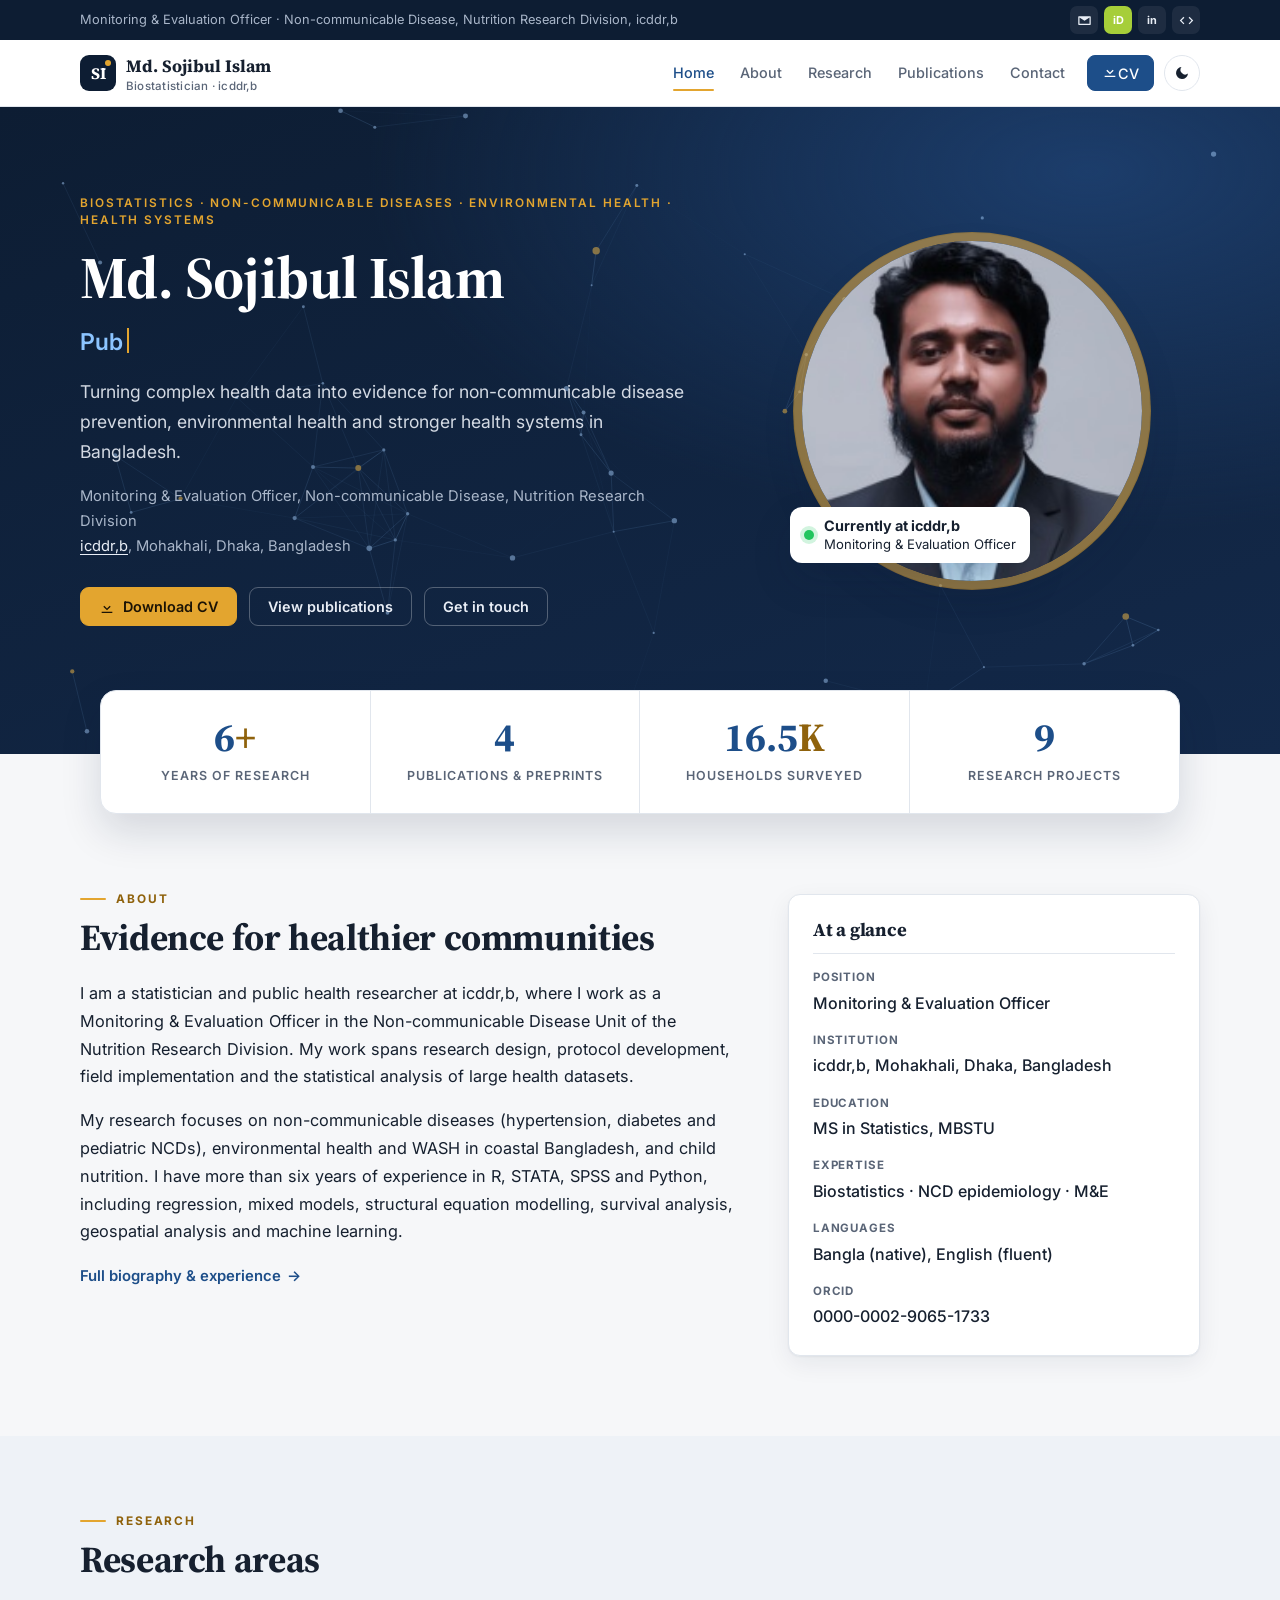
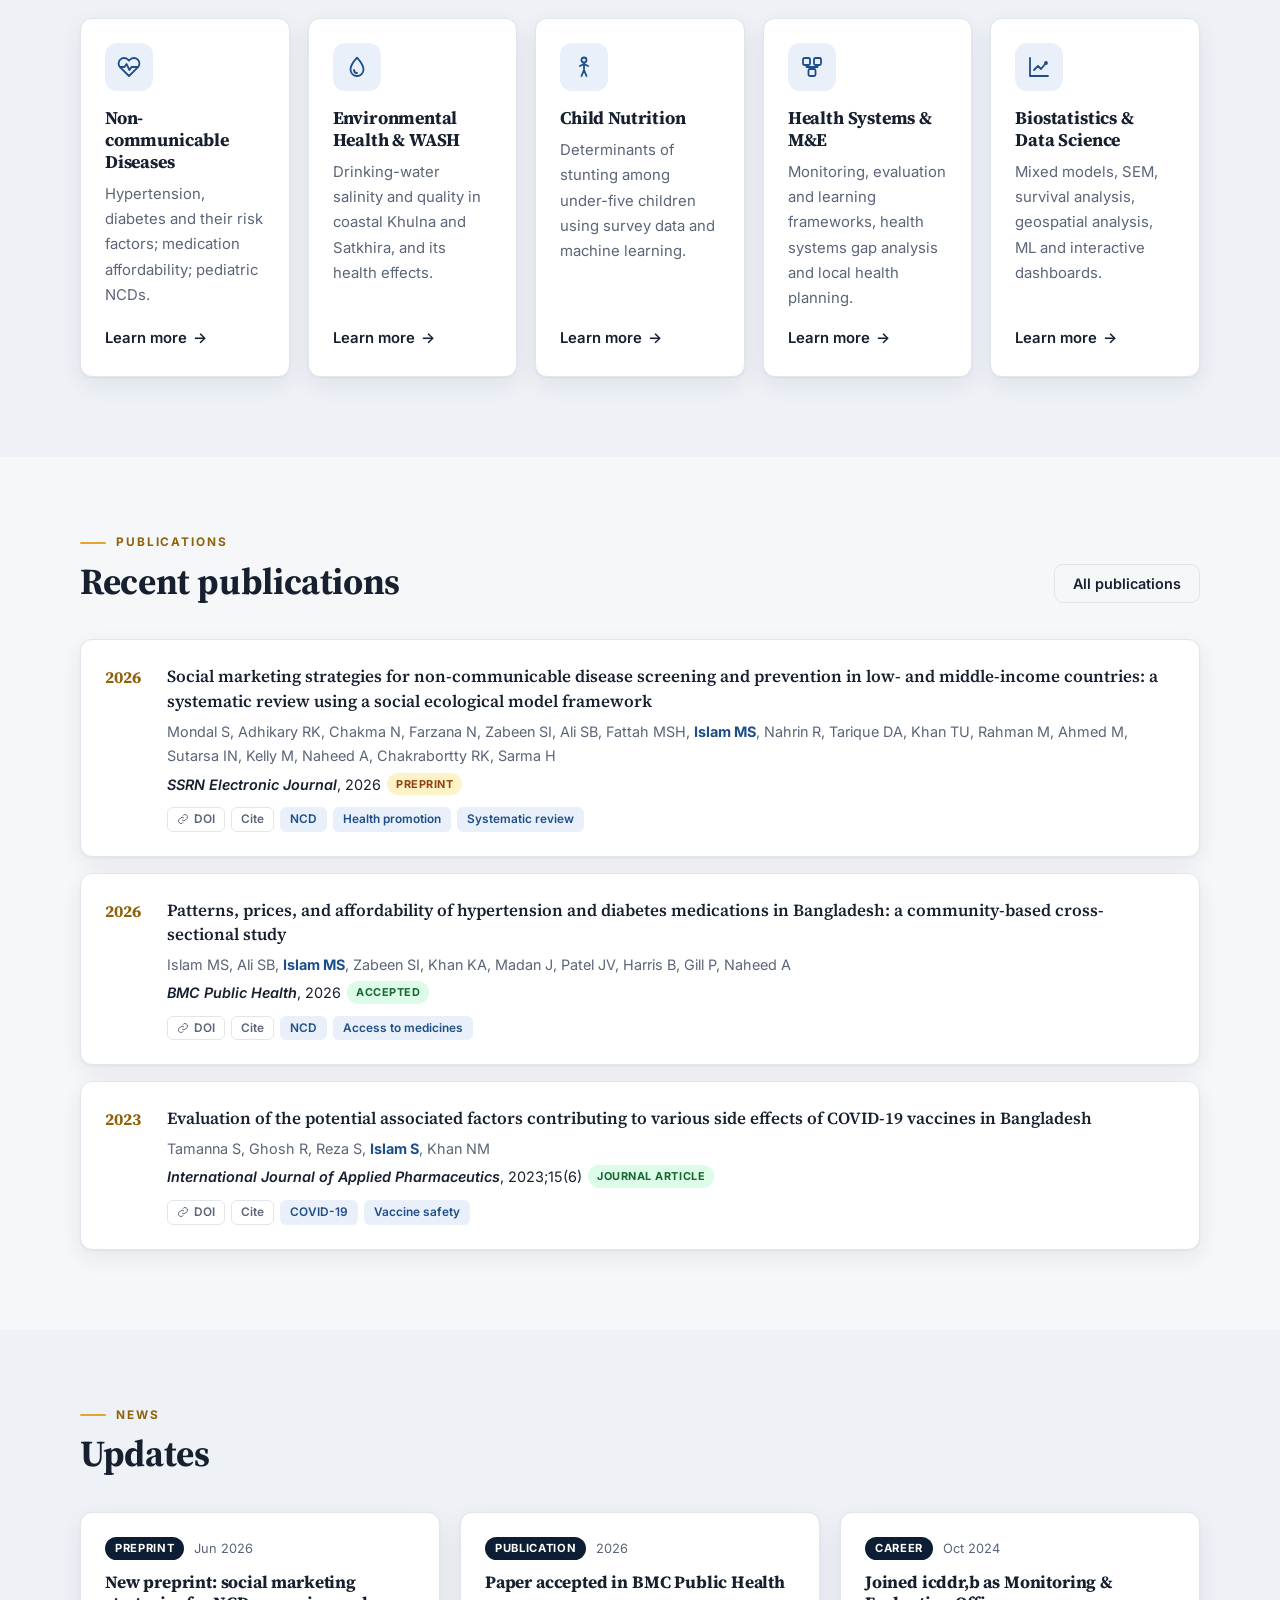
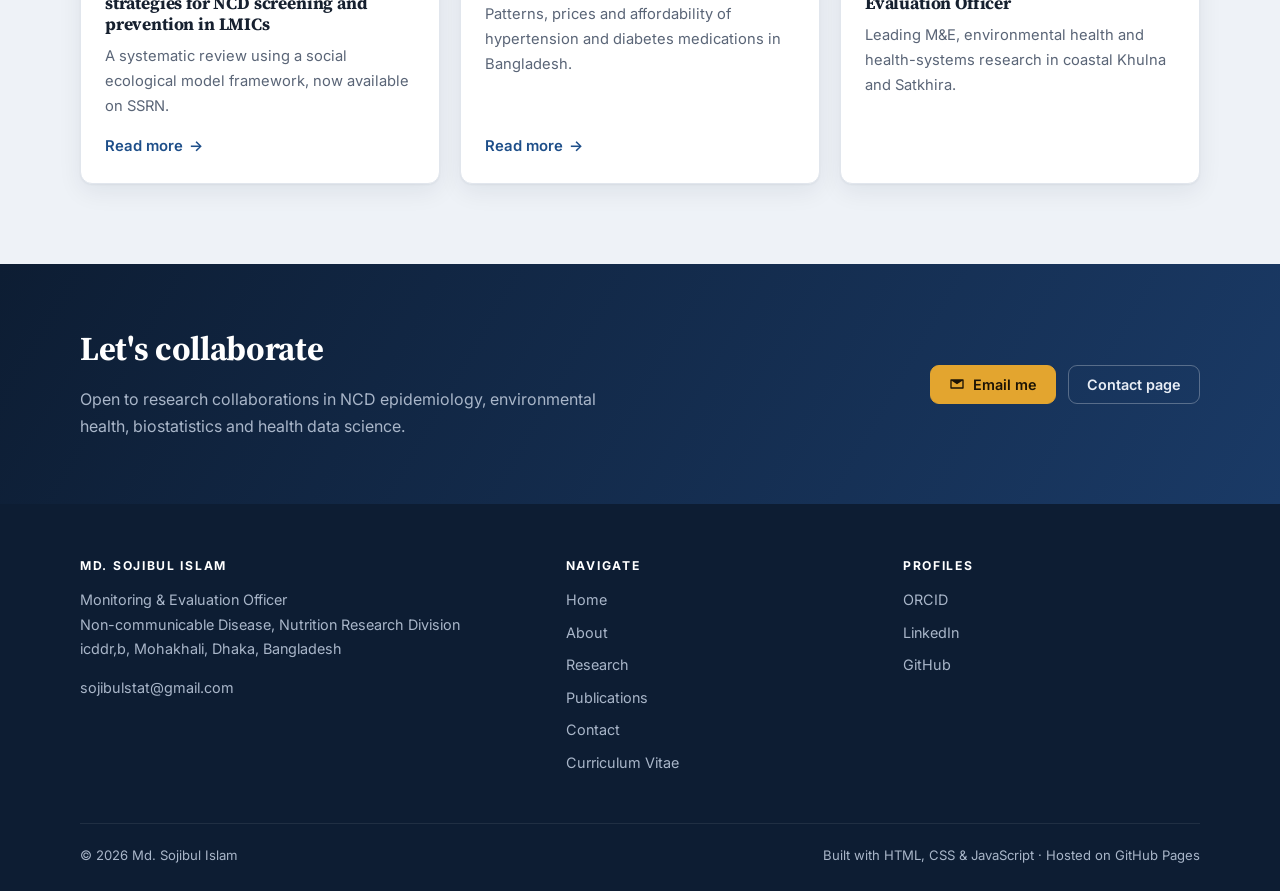
==== commit ef403bec: "Add files via upload" ====
--- a/index.html
+++ b/index.html
@@ -9,9 +9,9 @@
   <meta property="og:type" content="profile">
   <meta property="og:title" content="Md. Sojibul Islam | Biostatistician & Public Health Researcher">
   <meta property="og:description" content="Research, publications and CV of Md. Sojibul Islam, icddr,b.">
-  <meta property="og:image" content="https://rproblemsolver.github.io/assets/img/profile.jpg">
-  <meta property="og:url" content="https://rproblemsolver.github.io/">
-  <link rel="canonical" href="https://rproblemsolver.github.io/">
+  <meta property="og:image" content="https://sojibul-islam.github.io/assets/img/profile.jpg">
+  <meta property="og:url" content="https://sojibul-islam.github.io/">
+  <link rel="canonical" href="https://sojibul-islam.github.io/">
   <link rel="icon" href="assets/img/favicon.svg" type="image/svg+xml">
   <link rel="preconnect" href="https://fonts.googleapis.com">
   <link rel="preconnect" href="https://fonts.gstatic.com" crossorigin>
@@ -23,13 +23,13 @@
     "@context": "https://schema.org",
     "@type": "Person",
     "name": "Md. Sojibul Islam",
-    "url": "https://rproblemsolver.github.io/",
-    "image": "https://rproblemsolver.github.io/assets/img/profile.jpg",
+    "url": "https://sojibul-islam.github.io/",
+    "image": "https://sojibul-islam.github.io/assets/img/profile.jpg",
     "jobTitle": "Monitoring & Evaluation Officer",
     "worksFor": { "@type": "Organization", "name": "icddr,b", "url": "https://www.icddrb.org" },
     "alumniOf": "Mawlana Bhashani Science and Technology University",
     "email": "mailto:sojibulstat@gmail.com",
-    "sameAs": ["https://orcid.org/0000-0002-9065-1733", "https://www.linkedin.com/in/md-sojibul-islam-301a631a5/", "https://github.com/Rproblemsolver"],
+    "sameAs": ["https://orcid.org/0000-0002-9065-1733", "https://www.linkedin.com/in/md-sojibul-islam-301a631a5/", "https://github.com/sojibul-islam"],
     "knowsAbout": ["Biostatistics", "Non-communicable diseases", "Environmental health", "Public health", "Monitoring and evaluation"]
   }
   </script>
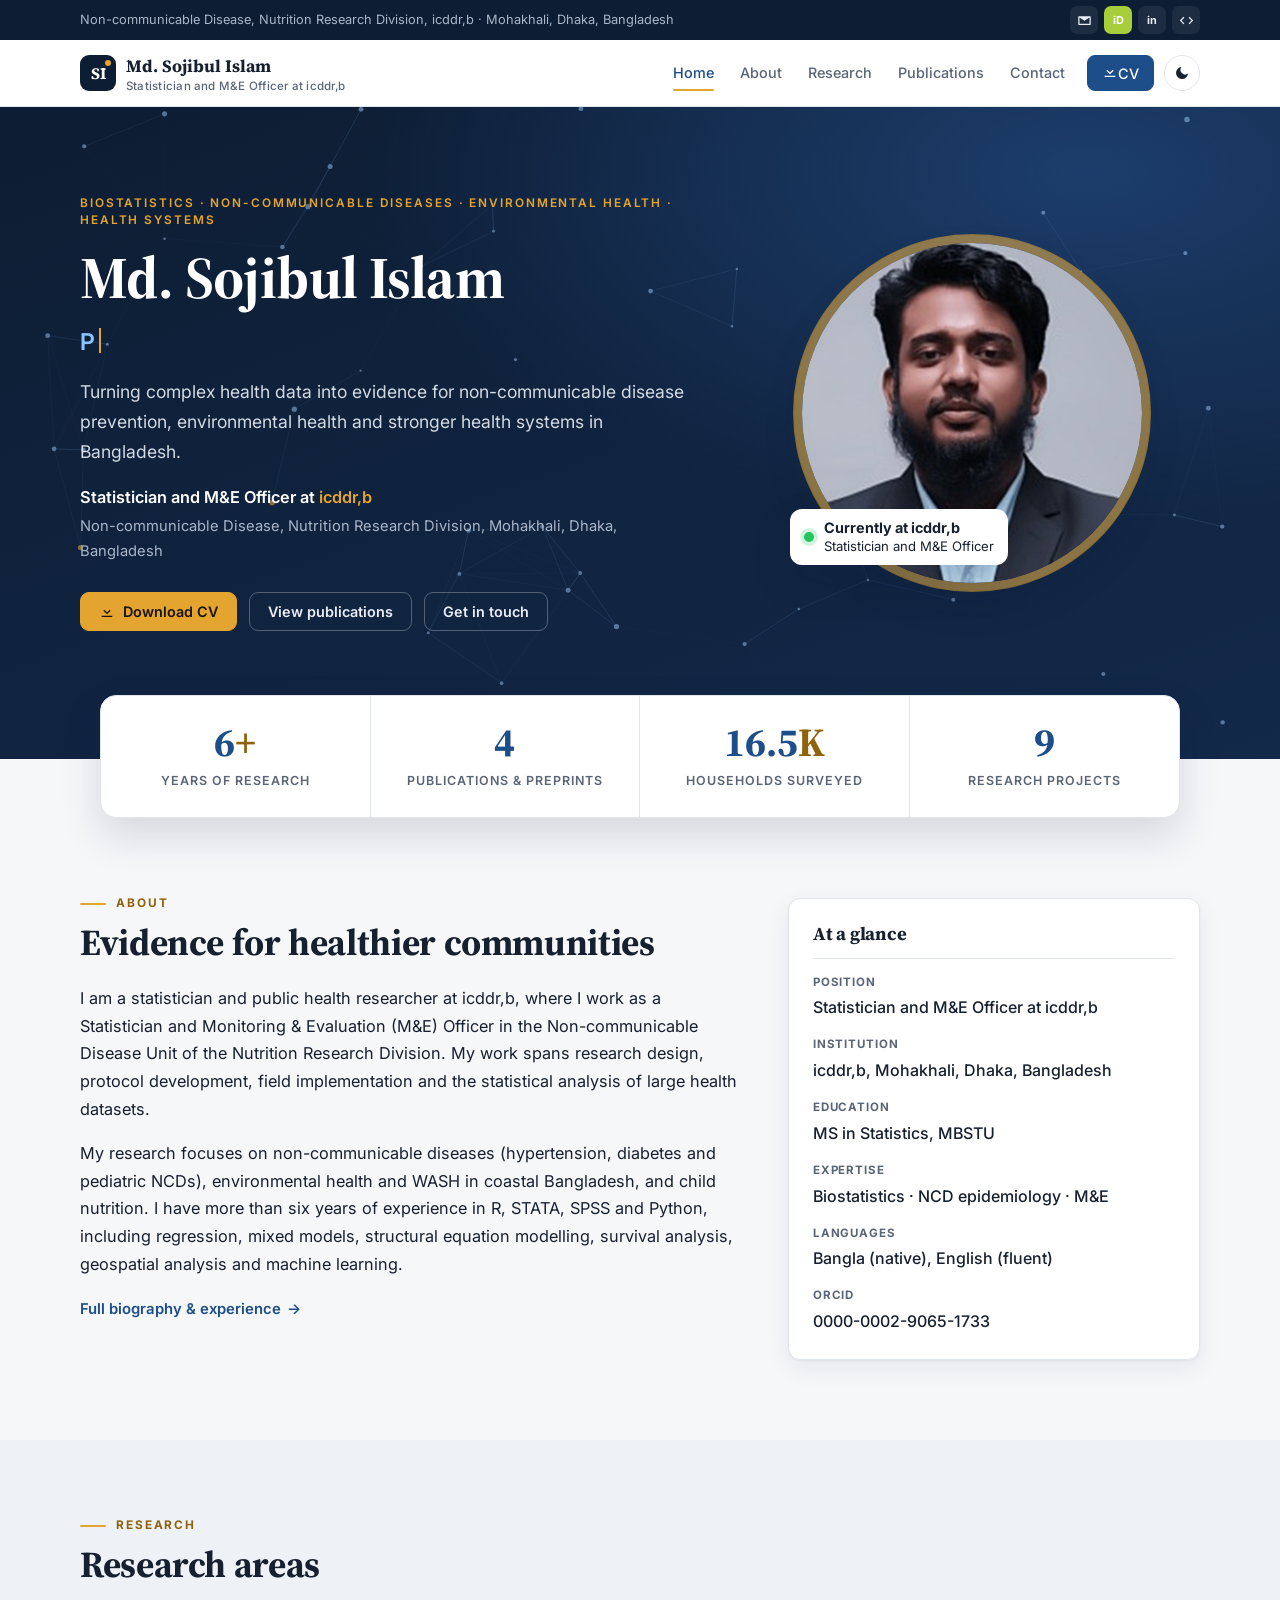
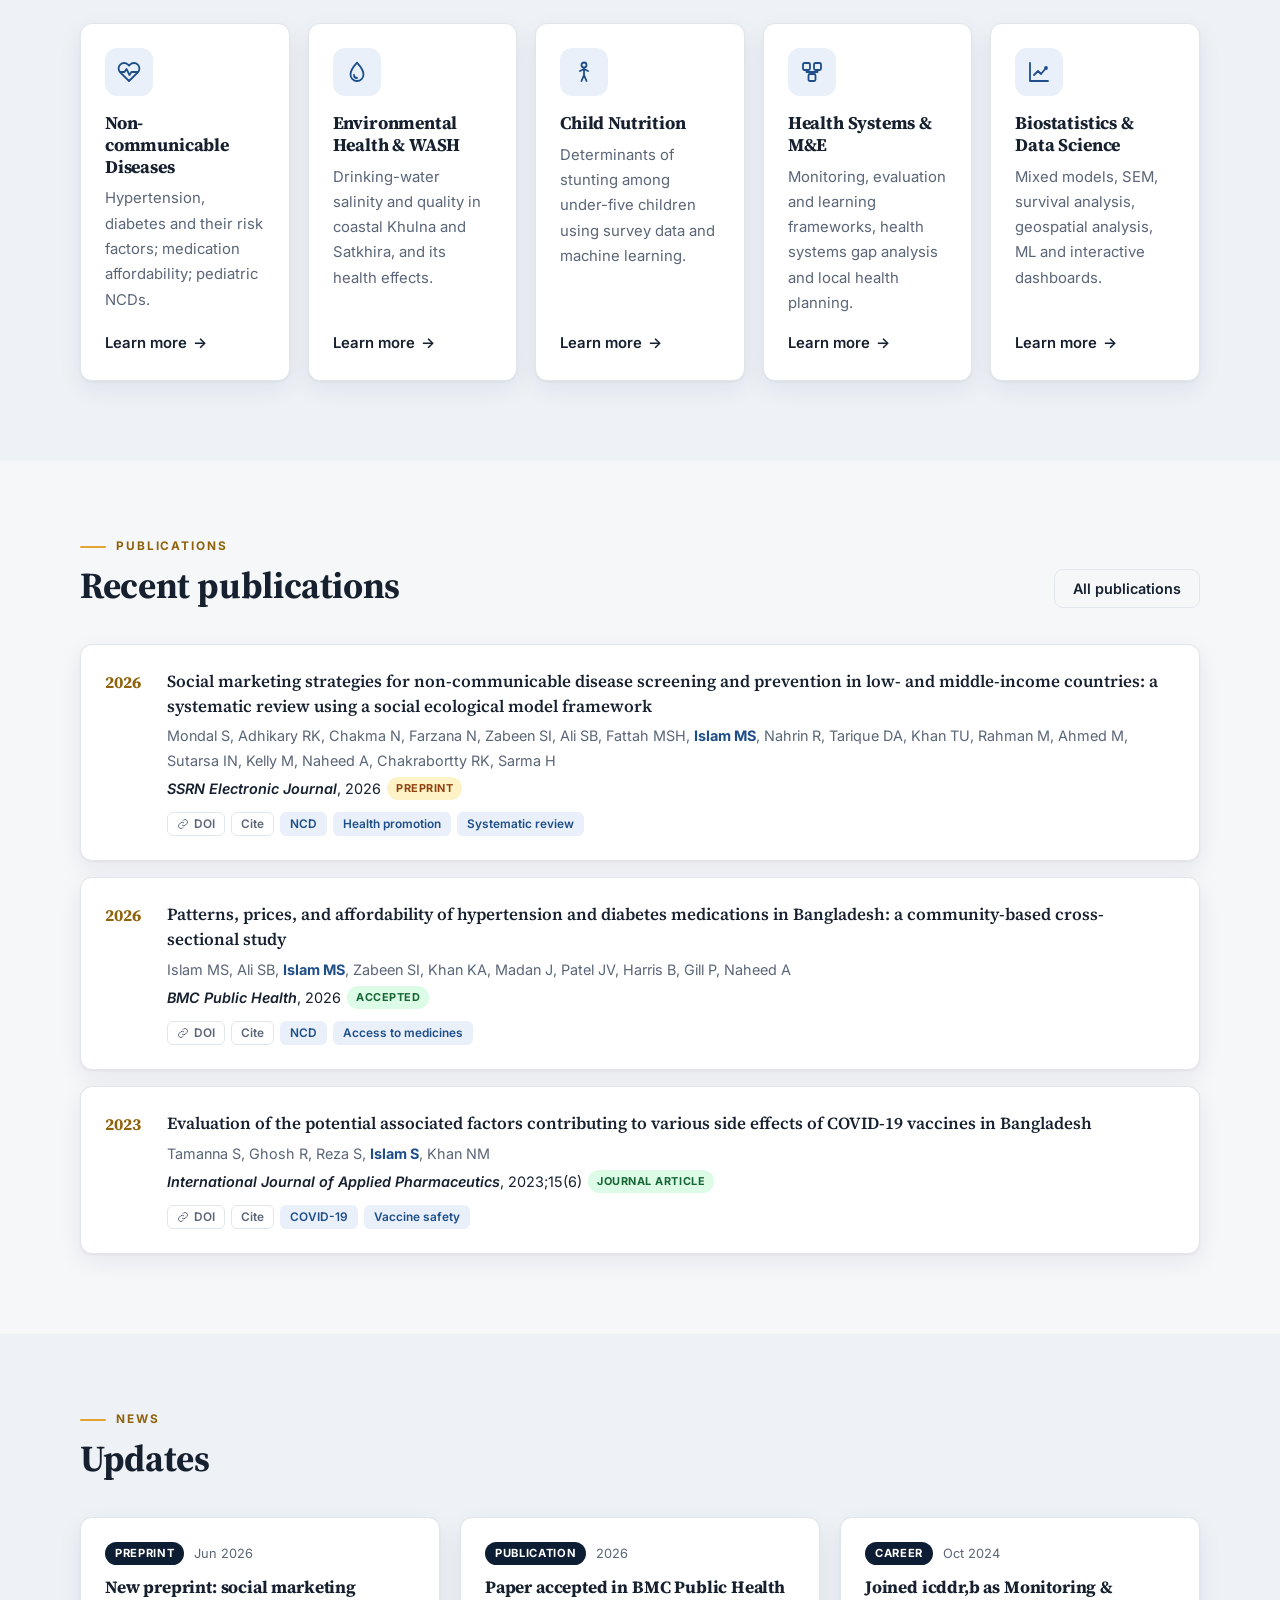
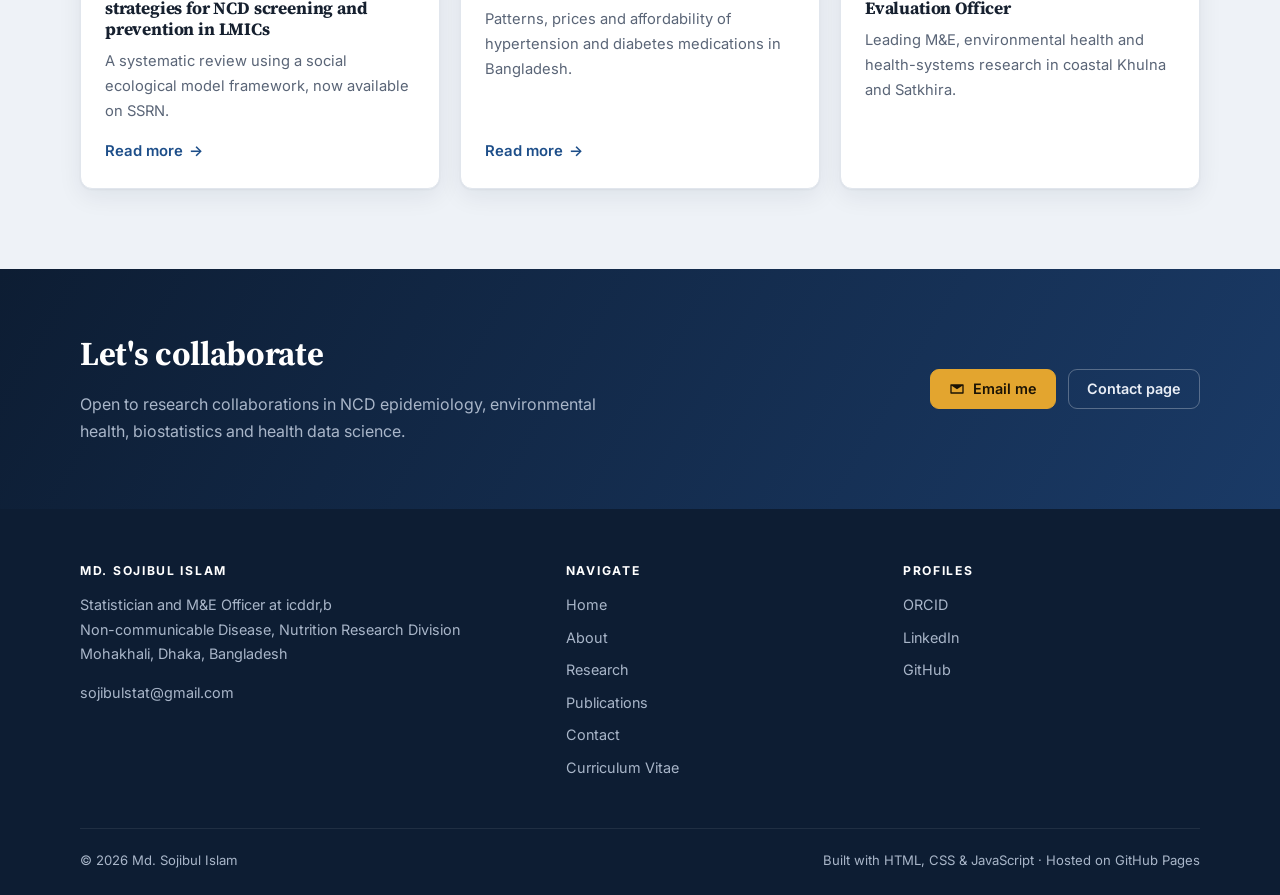
==== commit 09b5eaf2: "Add files via upload" ====
--- a/index.html
+++ b/index.html
@@ -25,7 +25,7 @@
     "name": "Md. Sojibul Islam",
     "url": "https://sojibul-islam.github.io/",
     "image": "https://sojibul-islam.github.io/assets/img/profile.jpg",
-    "jobTitle": "Monitoring & Evaluation Officer",
+    "jobTitle": "Statistician and M&E Officer",
     "worksFor": { "@type": "Organization", "name": "icddr,b", "url": "https://www.icddrb.org" },
     "alumniOf": "Mawlana Bhashani Science and Technology University",
     "email": "mailto:sojibulstat@gmail.com",
--- a/assets/css/style.css
+++ b/assets/css/style.css
@@ -151,6 +151,9 @@
 .hero-lead { font-size: 1.1rem; color: var(--on-ink); opacity: .9; max-width: 58ch; }
 .hero-affil { font-size: .92rem; color: var(--on-ink-muted); margin-bottom: 28px; }
 .hero-affil a { color: var(--on-ink); }
+.hero-position { display: inline-block; font-size: 1.02rem; font-weight: 600; color: #fff; margin-bottom: 2px; }
+.hero-position a { color: var(--accent); text-decoration: none; }
+.hero-position a:hover { text-decoration: underline; }
 .hero-cta { display: flex; flex-wrap: wrap; gap: 12px; }
 .hero-photo-wrap { position: relative; justify-self: center; }
 .hero-photo {
